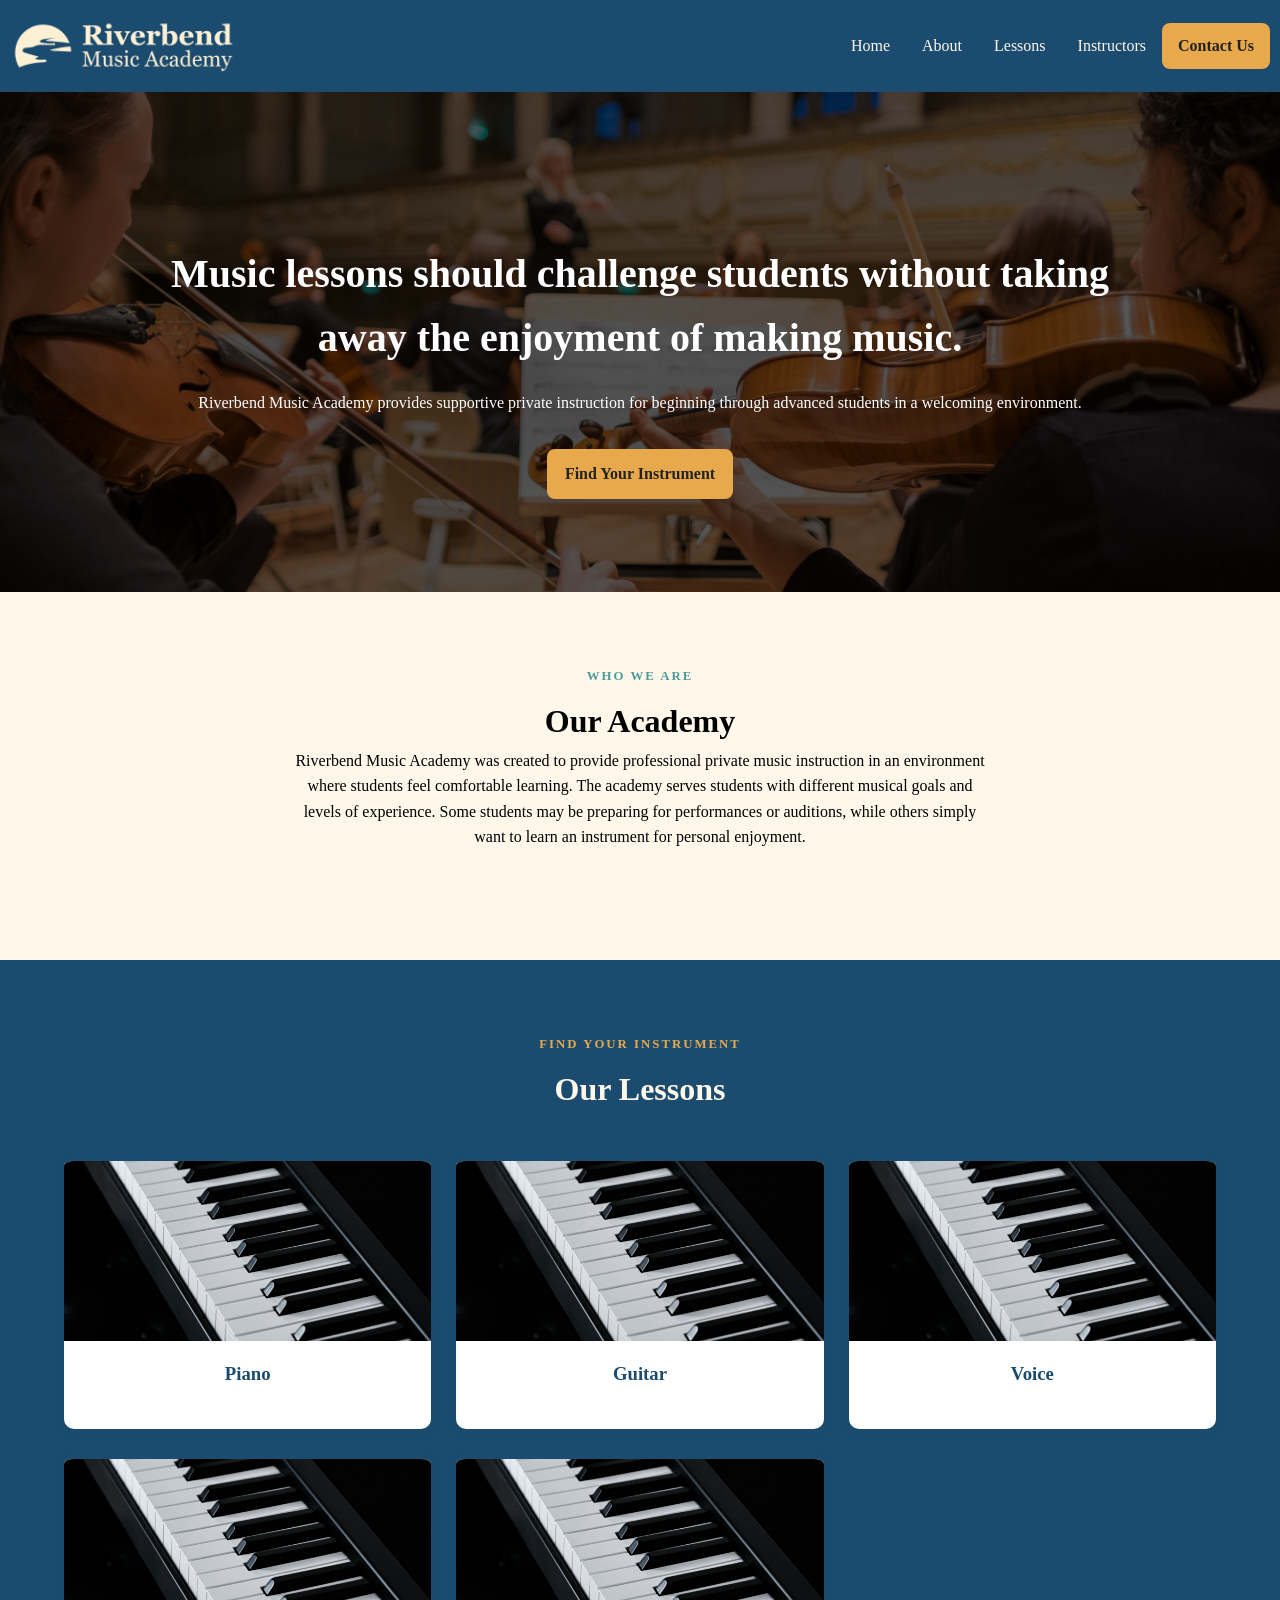
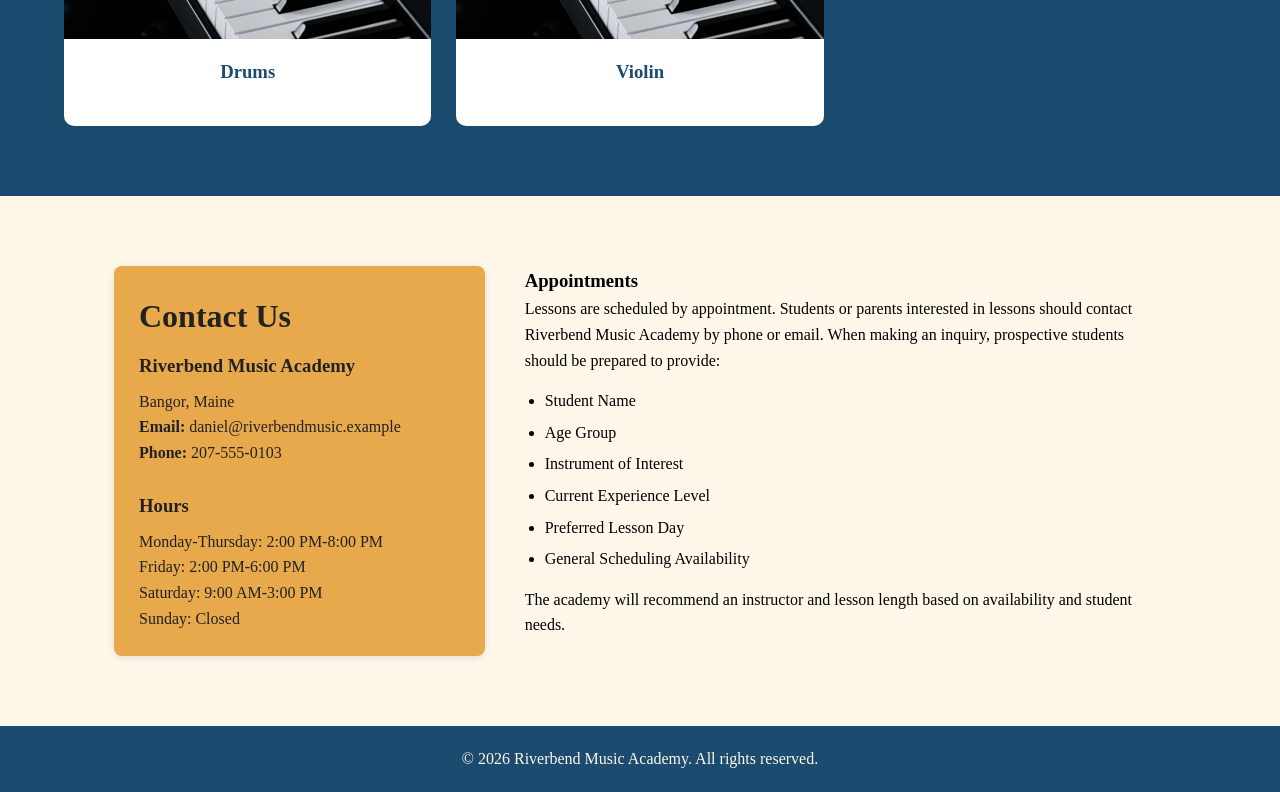
==== index.html @ cc32a23b "Updated Homepage Lessons Alt text" ====
<!DOCTYPE html>
<html lang="en">

<head>
    <meta charset="UTF-8">
    <meta name="viewport" content="width=device-width, initial-scale=1.0">
    <link rel="stylesheet" type="text/css" href="css/style.css">
    <title>Riverbend Music Academy</title>
</head>

<body>
    <header>

        <nav>
           <img src="images/logo.png" id="logo"> 
            <ul> 
                <li><a href="index.html">Home</a></li>
                <li><a href="about.html">About</a></li>
                <li><a href="lessons.html">Lessons</a></li>
                <li><a href="instuctors.html">Instructors</a></li>
                <li><a class="button" href="#">Contact Us</a></li>
            </ul>
        </nav>

    </header>

    <main>

        <!--HOME SECTION-->
        <section id="home">
        <div class="hero-image">
          <div class="hero-text">
            <h1>Music lessons should challenge students without taking away the enjoyment of making music.</h1>
            <p>Riverbend Music Academy provides supportive private instruction for beginning through advanced students
                in a welcoming environment.</p>
            <a class="button" href="#lessons">Find Your Instrument</a>
            </div>
        </div>
        </section>

        <!--ABOUT SECTION-->
        <section id="about">
        <div class="container">
            <div class="text-intro">
                <span class="eyebrow">Who We Are</span>
                <h2>Our Academy</h2>
                <p>Riverbend Music Academy was created to provide professional private music instruction in an environment
                    where students feel comfortable learning.
                    The academy serves students with different musical goals and levels of experience.
                    Some students may be preparing for performances or auditions, while others simply want to learn an
                    instrument for personal enjoyment.</p>
            </div>
        </div>
        </section>

        <!--SERVICES SECTION-->
   <section id="lessons">
        <div class="container">
            <div class="lesson-intro">
                <span class="eyebrow">Find Your Instrument</span>
                <h2>Our Lessons</h2>
            </div>

            <div class="lesson-cards">

                <div class="lesson-card">
                <img src="images/Piano.jpg" alt="Piano">
                   <div class="lesson-card-content">
                   <h3>Piano</h3>
                   </div>
                </div>

                <div class="lesson-card">
                <img src="images/Piano.jpg" alt="Guitar">
                   <div class="lesson-card-content">
                   <h3>Guitar</h3>
                   </div>
                </div>

                <div class="lesson-card">
                <img src="images/Piano.jpg" alt="Voice">
                   <div class="lesson-card-content">
                   <h3>Voice</h3>
                   </div>
                </div>

                <div class="lesson-card">
                <img src="images/Piano.jpg" alt="Drums">
                   <div class="lesson-card-content">
                   <h3>Drums</h3>
                   </div>
                </div>

                <div class="lesson-card">
                <img src="images/Piano.jpg" alt="Violin">
                   <div class="lesson-card-content">
                   <h3>Violin</h3>
                   </div>
                </div>
            </div>
        </div>
        </section>

        <!--CONTACT SECTION-->
           <section id="contact">
        <div class="container">
            <div class="contact">
                <div class="contact-main">
                    <h2>Contact Us</h2>
                    <h3>Riverbend Music Academy</h3>
                    <p>Bangor, Maine</p>
                   <p><strong>Email:</strong> <a href="mailto:daniel@riverbendmusic.example">daniel@riverbendmusic.example</a>
                    <br>
                    <strong>Phone:</strong> <a href="tel:207-555-0103">207-555-0103</a></p>
                    <br>
                    <h3><strong>Hours</strong></h3>
                    <p>Monday-Thursday: 2:00 PM-8:00 PM 
                        <br>Friday: 2:00 PM-6:00 PM 
                        <br>Saturday: 9:00 AM-3:00 PM 
                        <br>Sunday: Closed</p>
                </div>

                <div class="contact-appointment">
                        <h3>Appointments</h3>
                       <p>Lessons are scheduled by appointment.
                        Students or parents interested in lessons should contact Riverbend Music Academy by phone or email.
                        When making an inquiry, prospective students should be prepared to provide:
                    </p>
                    <ul>
                        <li>Student Name</li>
                        <li>Age Group</li>
                        <li>Instrument of Interest</li>
                        <li>Current Experience Level</li>
                        <li>Preferred Lesson Day</li>
                        <li>General Scheduling Availability</li>
                    </ul>
                    <p>The academy will recommend an instructor and lesson length based on availability and student needs.</p>
                </div>
            </div>
        </div>
        </section>
    </main>

    <footer>

        <p>
            &copy; 2026 Riverbend Music Academy.
            All rights reserved.
        </p>

    </footer>

</body>

</html>
---- css/style.css ----
/* =========================
   Global Styles
========================= */


:root {
    --primary-color: #1B4B6E;
    --secondary-color: #4A9B9B;
    --accent-color: #E8A94C;
    --background-color: #fef7ea;
    --text-color: #222222;
}


body {
    font-family: Georgia, 'Times New Roman', Times, serif;
    line-height: 1.6;
    background-color: var(--background-color);
}

section {
  padding: 70px 0;
}

* {
  margin: 0;
  padding: 0;
  box-sizing: border-box;
}

h1 {
    font-size: 2.5rem;
}

h2 {
    font-size: 2rem;
}

.container {
    width: 90%;
    max-width: 1200px;
    margin: 0 auto;
}

/* =========================
   Navigation
========================= */

nav {
  display: flex;
  align-items: center;
  justify-content: space-between;
  background-color: var(--primary-color);
}

#logo {
  max-width: 250px;
  display: block;
  padding: 10px;
}

nav ul {
  display: flex;
  align-items: center;
  list-style-type: none;
  margin: 0;
  padding: 10px;
}

nav ul li a {
  display: block;
  color: var(--background-color);
  text-align: center;
  padding: 14px 16px;
  text-decoration: none;
}

nav ul li a:hover {
  color: var(--accent-color);
}

nav ul li a.button {
  margin-top: 0;
  padding: 10px 16px;
}

    @media (max-width: 700px) {
      .site-header {
        align-items: flex-start;
        flex-direction: column;
      }
      .nav { width: 100%; }
      .nav ul {
        width: 100%;
        flex-direction: column;
        align-items: stretch;
      }
      .nav a {
        border-radius: 12px;
        background: #f0f4fb;
      }
      .nav .cta {
        text-align: center;
      }
    }

/* =========================
   Hero
========================= */
#home {
  padding: 0;
}

.hero-image {
  background-image: linear-gradient(rgba(0, 0, 0, 0.5), rgba(0, 0, 0, 0.5)), url('hero.png');
  background-position: center;
  background-repeat: no-repeat;
  background-size: cover;
  height: 500px;
}

.hero-image-about {
  background-image: linear-gradient(rgba(0, 0, 0, 0.5), rgba(0, 0, 0, 0.5)), url('MusicTogether.jpg');
  background-position: center;
  background-repeat: no-repeat;
  background-size: cover;
  height: 500px;
}

.hero-image-lessons {
  background-image: linear-gradient(rgba(0, 0, 0, 0.5), rgba(0, 0, 0, 0.5)), url('TeachingPiano.jpg');
  background-position: center;
  background-repeat: no-repeat;
  background-size: cover;
  height: 500px;
}

.hero-image-instructors {
  background-image: linear-gradient(rgba(0, 0, 0, 0.5), rgba(0, 0, 0, 0.5)), url('instructor.jpg');
  background-position: center;
  background-repeat: no-repeat;
  background-size: cover;
  height: 500px;
}

.hero-text {
  display: flex;
  flex-direction: column;
  align-items: center;
  text-align: center;
  gap: 20px;
  padding: 150px;
  color: white;
}

.button { 
  display: inline-block; 
  margin-top: 14px; 
  background: var(--accent-color); 
  color: var(--text-color); 
  text-decoration: none; 
  font-weight: 800; 
  padding: 12px 18px; 
  border-radius: 8px; 
}

.button:hover { 
  background: var(--secondary-color);  
  color: var(--background-color);
}

.text-intro {
  text-align: center;
  max-width: 700px;
  margin: 0 auto 40px auto;
}

.eyebrow {
  display: inline-block;
  text-transform: uppercase;
  letter-spacing: 2px;
  font-size: 0.8rem;
  color: var(--secondary-color);
  font-weight: bold;
  margin-bottom: 10px;
}

/* =========================
   Main Content
========================= */

.lessons-grid, .info-cards {
  display: grid;
  grid-template-columns: repeat(auto-fit, minmax(260px, 1fr));
  gap: 28px;
  max-width: 1200px;
  margin: 60px auto;
  padding: 0 5%;
}

.lesson-card, .info-card {
  display: flex;
  flex-direction: column;
  background-color: white;
  border-radius: 10px;
  box-shadow: 0 3px 12px rgba(27, 75, 110, 0.12);
  border-top: 5px solid var(--primary-color);
  overflow: hidden;
  transition: transform 0.25s ease, box-shadow 0.25s ease;
}

.lesson-card-content {
  display: flex;
  flex-direction: column;
  flex: 1;
  padding: 18px 26px 28px;
  text-align: center;
}

.lesson-card-content h3, .info-card-content h3 {
  color: var(--primary-color);
  margin-bottom: 12px;
}

.lesson-tags {
  display: flex;
  flex-wrap: wrap;
  justify-content: center;
  gap: 8px;
  margin-bottom: 16px;
}

.lesson-tags span {
  font-size: 0.78rem;
  padding: 4px 12px;
  border-radius: 20px;
  border: 1px solid rgba(27, 75, 110, 0.28);
  color: var(--primary-color);
}

.lesson-card-content p {
  text-align: left;
  font-size: 0.95rem;
  margin-bottom: 14px;
}

.lesson-card-content ul {
  list-style: none;
  text-align: left;
  columns: 2;
  column-gap: 18px;
  margin-bottom: 14px;
}

.lesson-card-content ul li {
  position: relative;
  padding-left: 18px;
  font-size: 0.9rem;
  margin-bottom: 6px;
  break-inside: avoid;
}

.lesson-card-content ul li::before {
  content: "";
  position: absolute;
  left: 0;
  top: 8px;
  width: 7px;
  height: 7px;
  border-radius: 50%;
  background: var(--secondary-color);
}



#lessons {
  background-color: var(--primary-color);
  color: #fef7ea;
}

.lesson-intro {
  text-align: center;
  max-width: 700px;
  margin: 0 auto 40px auto;
}

.lesson-intro .eyebrow {
  color: var(--accent-color);
}

.lesson-cards, .instructor-cards {
  display: grid;
  grid-template-columns: repeat(3, 1fr);
  gap: 25px;
}

.lesson-card, .instructor-card {
  color: #222222;
  background-color: white;
  border-radius: 8px;
  box-shadow: 0 2px 8px rgba(0, 0, 0, 0.1);
  overflow: hidden;
}

.lesson-card img {
  width: 100%;
  height: 180px;
  object-fit: cover;
  display: block;
}

.instructor-card img {
  width: 180px;
  height: 180px;
  object-fit: cover;
  display: block;
  border-radius: 50%;
  margin: 25px auto 0;
}

.lesson-card-content {
  padding: 20px;
}

.contact {
  display: flex;
  gap: 40px;
  align-items: flex-start;
  margin-left: 50px;
  margin-right: 50px;
}

.contact-main {
  flex: 1;
  background-color: var(--accent-color);
  color: var(--text-color);
  border-radius: 8px;
  padding: 25px;
  box-shadow: 0 2px 8px rgba(0, 0, 0, 0.1);
}

.contact-main h2,
.contact-main h3 {
  margin-bottom: 8px;
}

.contact-main a {
  color: var(--text-color);
  text-decoration: none;
}

.contact-appointment {
  flex: 2;
}

.contact-appointment ul {
  margin: 15px 0;
  padding-left: 20px;
}

.contact-appointment li {
  margin-bottom: 6px;
}


.lessons-grid {
  display: grid;
  grid-template-columns: repeat(3, 1fr);
  gap: 25px;
  margin: 50px;
}

article, .card, .lessons-cards {
  background-color: white;
  border-radius: 8px;
  padding: 25px;
  box-shadow: 0 2px 8px rgba(0, 0, 0, 0.1);
}

.lessons-grid {
  display: grid;
  grid-template-columns: repeat(auto-fit, minmax(260px, 1fr));
  gap: 28px;
  max-width: 1200px;
  margin: 60px auto;
  padding: 0 5%;
}

.lesson-card {
  display: flex;
  flex-direction: column;
  background-color: white;
  border-radius: 10px;
  box-shadow: 0 3px 12px rgba(27, 75, 110, 0.12);
  border-top: 5px solid var(--primary-color);
  overflow: hidden;
  transition: transform 0.25s ease, box-shadow 0.25s ease;
}

.lesson-card-content {
  display: flex;
  flex-direction: column;
  flex: 1;
  padding: 18px 26px 28px;
  text-align: center;
}

.lesson-card-content h3 {
  color: var(--primary-color);
  margin-bottom: 12px;
}

.lesson-tags {
  display: flex;
  flex-wrap: wrap;
  justify-content: center;
  gap: 8px;
  margin-bottom: 16px;
}

.lesson-tags span {
  font-size: 0.78rem;
  padding: 4px 12px;
  border-radius: 20px;
  border: 1px solid rgba(27, 75, 110, 0.28);
  color: var(--primary-color);
}

.lesson-card-content p {
  text-align: left;
  font-size: 0.95rem;
  margin-bottom: 14px;
}

.lesson-card-content ul {
  list-style: none;
  text-align: left;
  columns: 2;
  column-gap: 18px;
  margin-bottom: 14px;
}

.lesson-card-content ul li {
  position: relative;
  padding-left: 18px;
  font-size: 0.9rem;
  margin-bottom: 6px;
  break-inside: avoid;
}

.lesson-card-content ul li::before {
  content: "";
  position: absolute;
  left: 0;
  top: 8px;
  width: 7px;
  height: 7px;
  border-radius: 50%;
  background: var(--secondary-color);
}

/* =========================
   Footer
========================= */

footer {
  text-align: center;
  padding: 20px 0;
  background-color: var(--primary-color);
  color: var(--background-color);
}
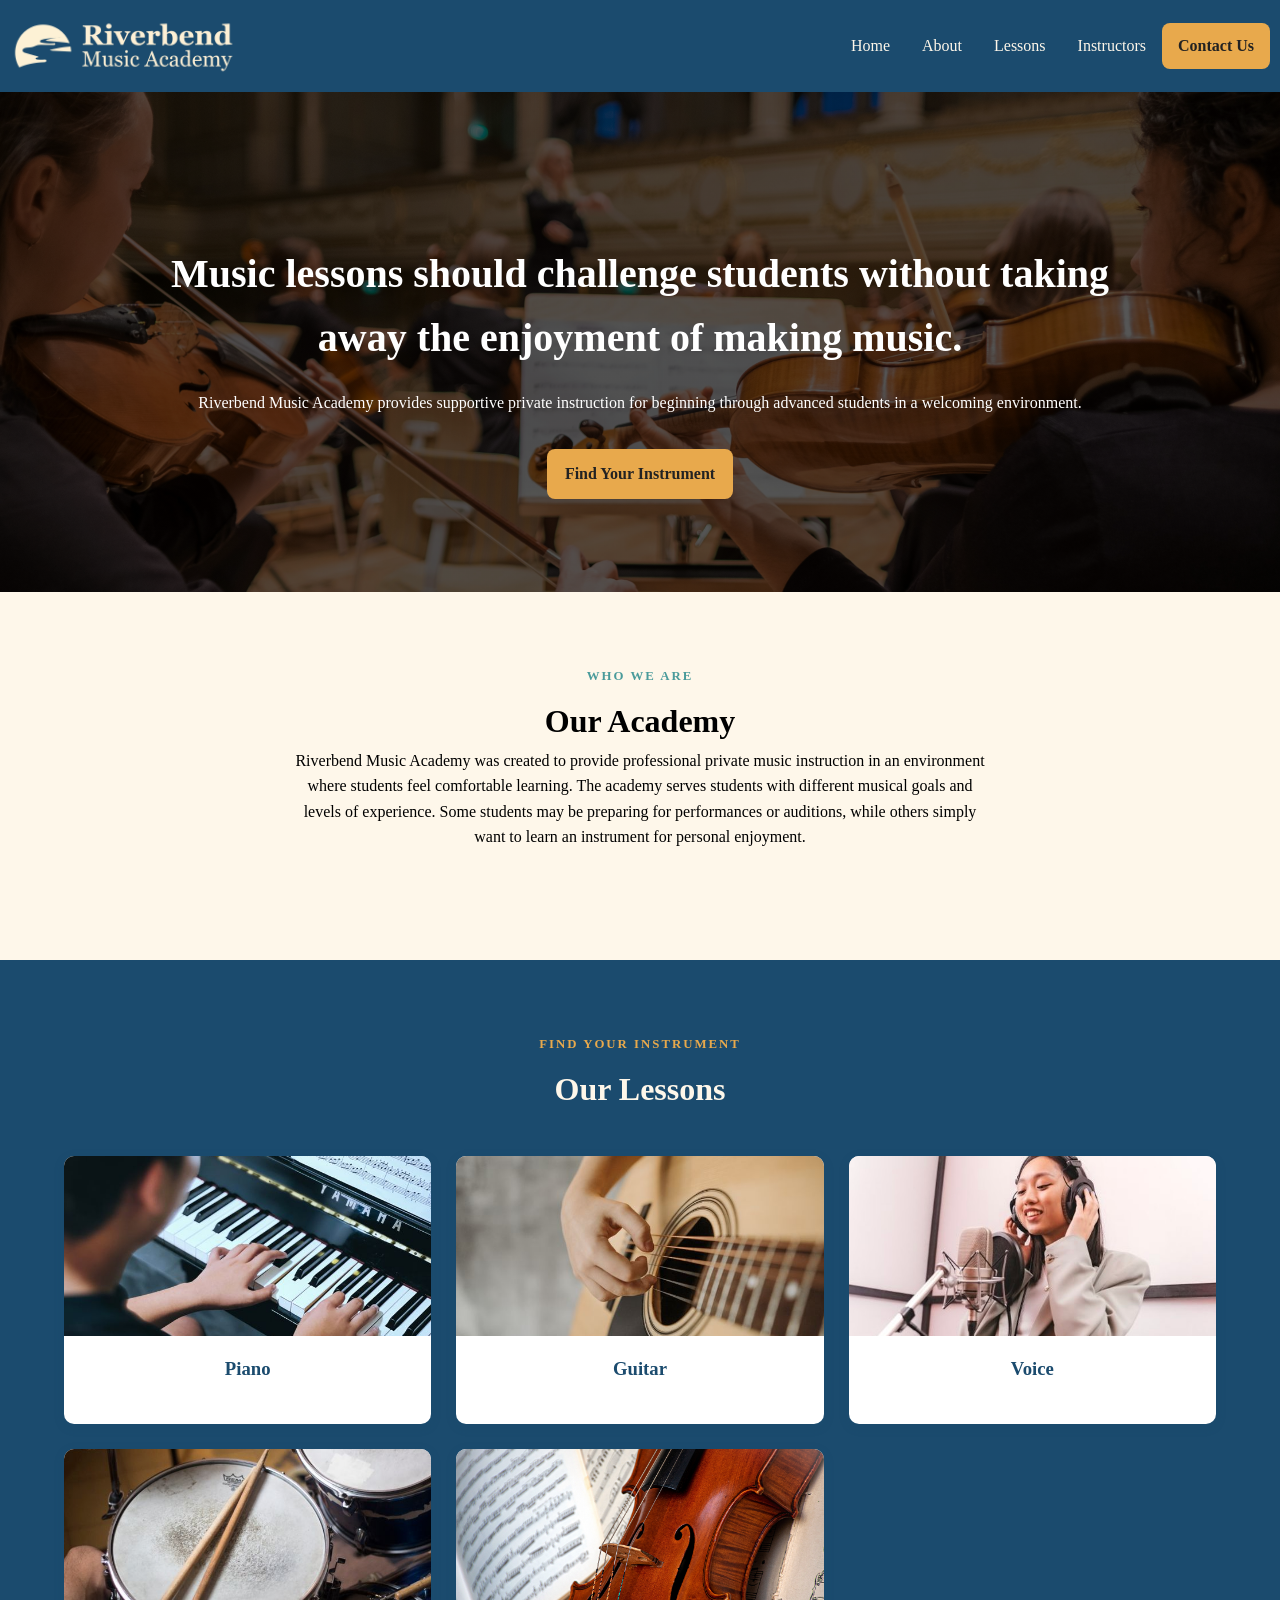
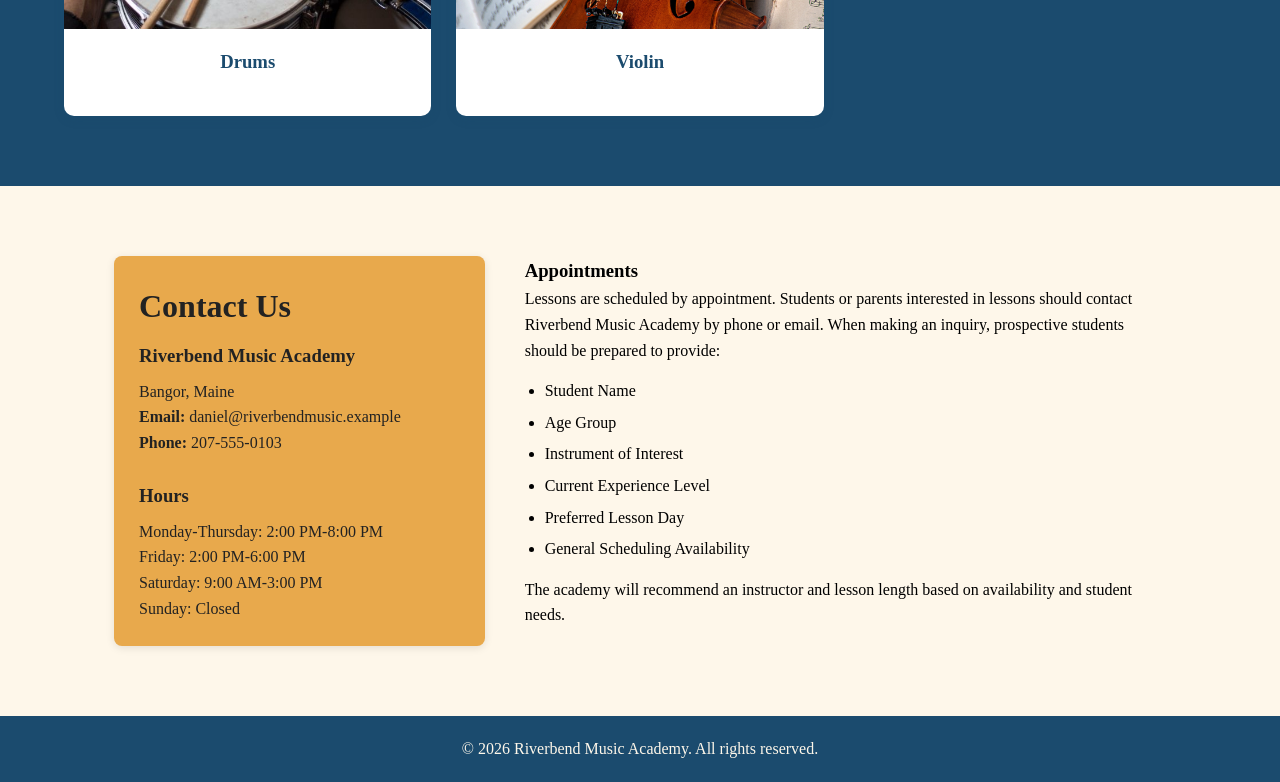
==== commit d8721218: "Phase 3 Updates Updated Images, Nav Bar sizing, Fixed Content, Fixed Contact page" ====
--- a/index.html
+++ b/index.html
@@ -17,8 +17,8 @@
                 <li><a href="index.html">Home</a></li>
                 <li><a href="about.html">About</a></li>
                 <li><a href="lessons.html">Lessons</a></li>
-                <li><a href="instuctors.html">Instructors</a></li>
-                <li><a class="button" href="#">Contact Us</a></li>
+                <li><a href="instructors.html">Instructors</a></li>
+                <li><a class="button" href="contact.html">Contact Us</a></li>
             </ul>
         </nav>
 
@@ -33,7 +33,7 @@
             <h1>Music lessons should challenge students without taking away the enjoyment of making music.</h1>
             <p>Riverbend Music Academy provides supportive private instruction for beginning through advanced students
                 in a welcoming environment.</p>
-            <a class="button" href="#lessons">Find Your Instrument</a>
+            <a class="button" href="lessons.html">Find Your Instrument</a>
             </div>
         </div>
         </section>
@@ -71,28 +71,28 @@
                 </div>
 
                 <div class="lesson-card">
-                <img src="images/Piano.jpg" alt="Guitar">
+                <img src="images/Guitar.jpg" alt="Guitar">
                    <div class="lesson-card-content">
                    <h3>Guitar</h3>
                    </div>
-                </div>
+                </div> 
 
                 <div class="lesson-card">
-                <img src="images/Piano.jpg" alt="Voice">
+                <img src="images/voice.jpg" alt="Voice">
                    <div class="lesson-card-content">
                    <h3>Voice</h3>
                    </div>
                 </div>
 
                 <div class="lesson-card">
-                <img src="images/Piano.jpg" alt="Drums">
+                <img src="images/drums.jpg" alt="Drums">
                    <div class="lesson-card-content">
                    <h3>Drums</h3>
                    </div>
                 </div>
 
                 <div class="lesson-card">
-                <img src="images/Piano.jpg" alt="Violin">
+                <img src="images/violin.jpg" alt="Violin">
                    <div class="lesson-card-content">
                    <h3>Violin</h3>
                    </div>
--- a/css/style.css
+++ b/css/style.css
@@ -84,25 +84,17 @@
   padding: 10px 16px;
 }
 
-    @media (max-width: 700px) {
-      .site-header {
-        align-items: flex-start;
-        flex-direction: column;
-      }
-      .nav { width: 100%; }
-      .nav ul {
-        width: 100%;
-        flex-direction: column;
-        align-items: stretch;
-      }
-      .nav a {
-        border-radius: 12px;
-        background: #f0f4fb;
-      }
-      .nav .cta {
-        text-align: center;
-      }
-    }
+@media (max-width: 700px) {
+  nav {
+    flex-direction: column;
+    align-items: flex-start;
+  }
+  nav ul {
+    width: 100%;
+    flex-direction: column;
+    align-items: stretch;
+  }
+}
 
 /* =========================
    Hero
@@ -189,7 +181,7 @@
    Main Content
 ========================= */
 
-.lessons-grid, .info-cards {
+.card-grid {
   display: grid;
   grid-template-columns: repeat(auto-fit, minmax(260px, 1fr));
   gap: 28px;
@@ -198,18 +190,15 @@
   padding: 0 5%;
 }
 
-.lesson-card, .info-card {
+.info-card {
   display: flex;
   flex-direction: column;
   background-color: white;
   border-radius: 10px;
   box-shadow: 0 3px 12px rgba(27, 75, 110, 0.12);
-  border-top: 5px solid var(--primary-color);
-  overflow: hidden;
-  transition: transform 0.25s ease, box-shadow 0.25s ease;
-}
-
-.lesson-card-content {
+}
+
+.info-card-content {
   display: flex;
   flex-direction: column;
   flex: 1;
@@ -217,7 +206,193 @@
   text-align: center;
 }
 
-.lesson-card-content h3, .info-card-content h3 {
+.info-card-content h3, .info-card-content h3 {
+  color: var(--primary-color);
+  margin-bottom: 12px;
+}
+
+.info-tags {
+  display: flex;
+  flex-wrap: wrap;
+  justify-content: center;
+  gap: 8px;
+  margin-bottom: 16px;
+}
+
+.info-tags span {
+  font-size: 0.78rem;
+  padding: 4px 12px;
+  border-radius: 20px;
+  border: 1px solid rgba(27, 75, 110, 0.28);
+  color: var(--primary-color);
+}
+
+.info-card-content p {
+  text-align: left;
+  font-size: 0.95rem;
+  margin-bottom: 14px;
+}
+
+.info-card-content ul {
+  list-style: none;
+  text-align: left;
+  columns: 2;
+  column-gap: 18px;
+  margin-bottom: 14px;
+}
+
+.info-card-content ul li {
+  position: relative;
+  padding-left: 18px;
+  font-size: 0.9rem;
+  margin-bottom: 6px;
+  break-inside: avoid;
+}
+
+.info-card-content ul li::before {
+  content: "";
+  position: absolute;
+  left: 0;
+  top: 8px;
+  width: 7px;
+  height: 7px;
+  border-radius: 50%;
+  background: var(--secondary-color);
+}
+
+
+
+#lessons {
+  background-color: var(--primary-color);
+  color: #fef7ea;
+}
+
+.lesson-intro {
+  text-align: center;
+  max-width: 700px;
+  margin: 0 auto 40px auto;
+}
+
+.lesson-intro .eyebrow {
+  color: var(--accent-color);
+}
+
+.lesson-cards, .instructor-cards {
+  display: grid;
+  grid-template-columns: repeat(3, 1fr);
+  gap: 25px;
+}
+
+.lesson-card, .instructor-card {
+  color: #222222;
+  background-color: white;
+  border-radius: 8px;
+  box-shadow: 0 2px 8px rgba(0, 0, 0, 0.1);
+  overflow: hidden;
+}
+
+.lesson-card img {
+  width: 100%;
+  height: 180px;
+  object-fit: cover;
+  display: block;
+}
+
+.instructor-card img {
+  width: 180px;
+  height: 180px;
+  object-fit: cover;
+  display: block;
+  border-radius: 50%;
+  margin: 25px auto 0;
+}
+
+.lesson-card-content {
+  padding: 20px;
+}
+
+.contact {
+  display: flex;
+  gap: 40px;
+  align-items: flex-start;
+  margin-left: 50px;
+  margin-right: 50px;
+}
+
+.contact-main {
+  flex: 1;
+  background-color: var(--accent-color);
+  color: var(--text-color);
+  border-radius: 8px;
+  padding: 25px;
+  box-shadow: 0 2px 8px rgba(0, 0, 0, 0.1);
+}
+
+.contact-main h2,
+.contact-main h3 {
+  margin-bottom: 8px;
+}
+
+.contact-main a {
+  color: var(--text-color);
+  text-decoration: none;
+}
+
+.contact-appointment {
+  flex: 2;
+}
+
+.contact-appointment ul {
+  margin: 15px 0;
+  padding-left: 20px;
+}
+
+.contact-appointment li {
+  margin-bottom: 6px;
+}
+
+
+.lessons-grid {
+  display: grid;
+  grid-template-columns: repeat(3, 1fr);
+  gap: 25px;
+  margin: 50px;
+}
+
+article, .card, .lessons-cards {
+  background-color: white;
+  border-radius: 8px;
+  padding: 25px;
+  box-shadow: 0 2px 8px rgba(0, 0, 0, 0.1);
+}
+
+.lessons-grid {
+  display: grid;
+  grid-template-columns: repeat(auto-fit, minmax(260px, 1fr));
+  gap: 28px;
+  max-width: 1200px;
+  margin: 60px auto;
+  padding: 0 5%;
+}
+
+.lesson-card {
+  display: flex;
+  flex-direction: column;
+  background-color: white;
+  border-radius: 10px;
+  box-shadow: 0 3px 12px rgba(27, 75, 110, 0.12);
+  transition: transform 0.25s ease, box-shadow 0.25s ease;
+}
+
+.lesson-card-content {
+  display: flex;
+  flex-direction: column;
+  flex: 1;
+  padding: 18px 26px 28px;
+  text-align: center;
+}
+
+.lesson-card-content h3 {
   color: var(--primary-color);
   margin-bottom: 12px;
 }
@@ -271,65 +446,9 @@
   background: var(--secondary-color);
 }
 
-
-
-#lessons {
-  background-color: var(--primary-color);
-  color: #fef7ea;
-}
-
-.lesson-intro {
-  text-align: center;
-  max-width: 700px;
-  margin: 0 auto 40px auto;
-}
-
-.lesson-intro .eyebrow {
-  color: var(--accent-color);
-}
-
-.lesson-cards, .instructor-cards {
-  display: grid;
-  grid-template-columns: repeat(3, 1fr);
-  gap: 25px;
-}
-
-.lesson-card, .instructor-card {
-  color: #222222;
-  background-color: white;
-  border-radius: 8px;
-  box-shadow: 0 2px 8px rgba(0, 0, 0, 0.1);
-  overflow: hidden;
-}
-
-.lesson-card img {
-  width: 100%;
-  height: 180px;
-  object-fit: cover;
-  display: block;
-}
-
-.instructor-card img {
-  width: 180px;
-  height: 180px;
-  object-fit: cover;
-  display: block;
-  border-radius: 50%;
-  margin: 25px auto 0;
-}
-
-.lesson-card-content {
-  padding: 20px;
-}
-
-.contact {
-  display: flex;
-  gap: 40px;
-  align-items: flex-start;
-  margin-left: 50px;
-  margin-right: 50px;
-}
-
+/* =========================
+   Contact
+========================= */
 .contact-main {
   flex: 1;
   background-color: var(--accent-color);
@@ -392,8 +511,6 @@
   background-color: white;
   border-radius: 10px;
   box-shadow: 0 3px 12px rgba(27, 75, 110, 0.12);
-  border-top: 5px solid var(--primary-color);
-  overflow: hidden;
   transition: transform 0.25s ease, box-shadow 0.25s ease;
 }
 
@@ -459,6 +576,144 @@
   background: var(--secondary-color);
 }
 
+.page-header {
+  background-color: var(--primary-color);
+  color: var(--background-color);
+  text-align: center;
+  padding: 60px 20px;
+}
+ 
+.page-header p {
+  max-width: 600px;
+  margin: 12px auto 0;
+}
+ 
+
+.contact-page {
+  display: grid;
+  grid-template-columns: 1fr 1.6fr;
+  gap: 32px;
+  align-items: start;
+  max-width: 1200px;
+  margin: 60px auto;
+  padding: 0 5%;
+}
+ 
+
+.contact-info {
+  background-color: var(--accent-color);
+  color: var(--text-color);
+  border-radius: 10px;
+  padding: 28px;
+  box-shadow: 0 3px 12px rgba(27, 75, 110, 0.12);
+}
+ 
+.contact-info h2 { margin-bottom: 4px; font-size: 1.6rem; }
+.contact-info h3 { margin: 22px 0 8px; }
+.contact-info p { margin-bottom: 12px; }
+ 
+.contact-info a {
+  color: var(--text-color);
+  overflow-wrap: anywhere;
+}
+ 
+.contact-info ul {
+  margin: 0 0 12px 20px;
+}
+ 
+.contact-info li { margin-bottom: 4px; }
+ 
+.hours div {
+  display: flex;
+  justify-content: space-between;
+  gap: 12px;
+  padding: 6px 0;
+  border-bottom: 1px solid rgba(34, 34, 34, 0.2);
+}
+ 
+.hours dt { font-weight: bold; }
+.hours dd { text-align: right; }
+ 
+
+.contact-form {
+  background-color: white;
+  border-radius: 10px;
+  padding: 28px;
+  box-shadow: 0 3px 12px rgba(27, 75, 110, 0.12);
+}
+ 
+.contact-form h2 {
+  color: var(--primary-color);
+  font-size: 1.6rem;
+}
+ 
+.form-note {
+  font-size: 0.9rem;
+  margin: 4px 0 20px;
+}
+ 
+.form-row {
+  display: grid;
+  grid-template-columns: 1fr 1fr;
+  gap: 18px;
+}
+ 
+.field { margin-bottom: 18px; }
+ 
+.field label {
+  display: block;
+  font-weight: bold;
+  margin-bottom: 6px;
+  color: var(--primary-color);
+}
+ 
+.field input,
+.field select,
+.field textarea {
+  width: 100%;
+  min-height: 44px;
+  padding: 10px 12px;
+  font-family: inherit;
+  font-size: 1rem;
+  color: var(--text-color);
+  background-color: white;
+  border: 1.5px solid rgba(27, 75, 110, 0.4);
+  border-radius: 8px;
+}
+ 
+.field textarea { resize: vertical; }
+ 
+.field input:focus,
+.field select:focus,
+.field textarea:focus {
+  outline: 3px solid var(--accent-color);
+  outline-offset: 1px;
+  border-color: var(--primary-color);
+}
+ 
+.field input:user-invalid,
+.field select:user-invalid {
+  border-color: #b3261e;
+}
+ 
+.submit-button {
+  border: none;
+  cursor: pointer;
+  font-family: inherit;
+  font-size: 1rem;
+  min-height: 44px;
+  margin-top: 4px;
+}
+ 
+@media (max-width: 900px) {
+  .contact-page {
+    grid-template-columns: 1fr;
+    margin: 30px auto;
+  }
+ 
+  .contact-form { order: -1; }
+}
+
 /* =========================
    Footer
 ========================= */
@@ -468,4 +723,6 @@
   padding: 20px 0;
   background-color: var(--primary-color);
   color: var(--background-color);
-}+}
+
+
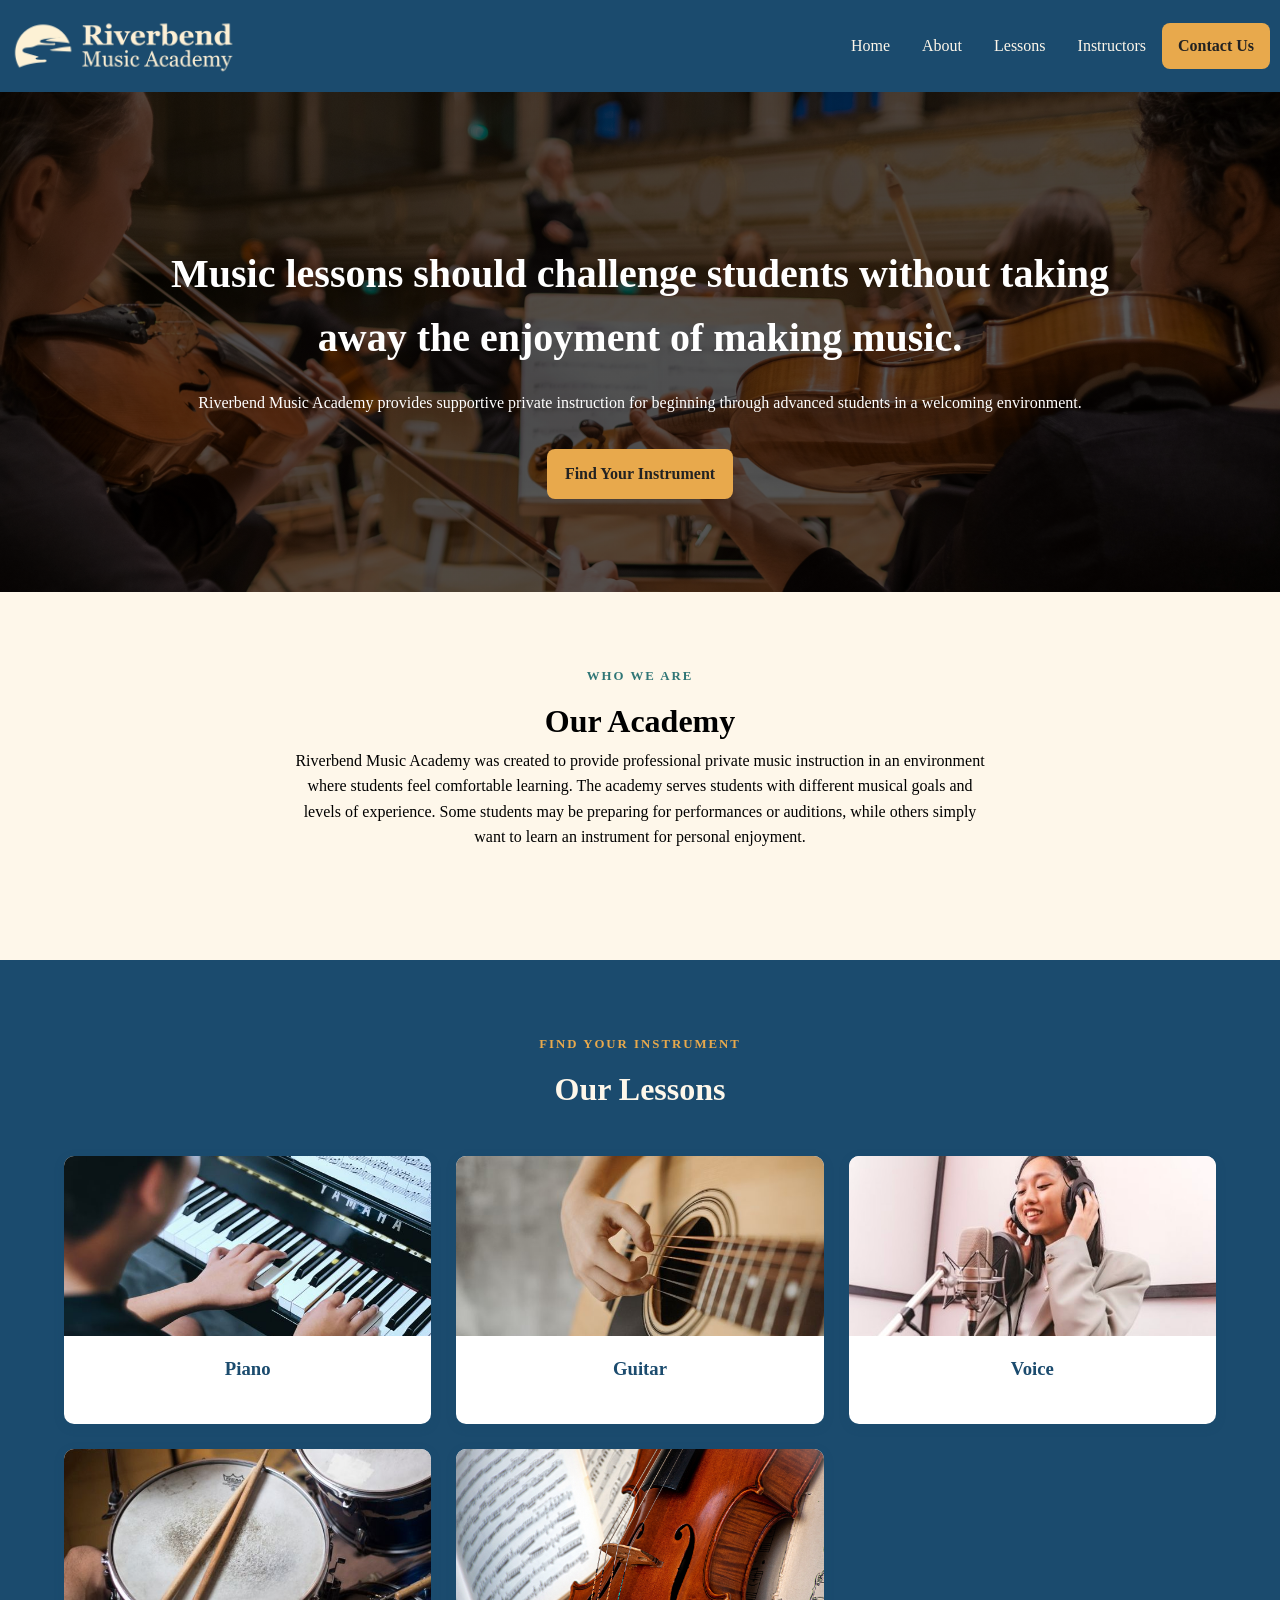
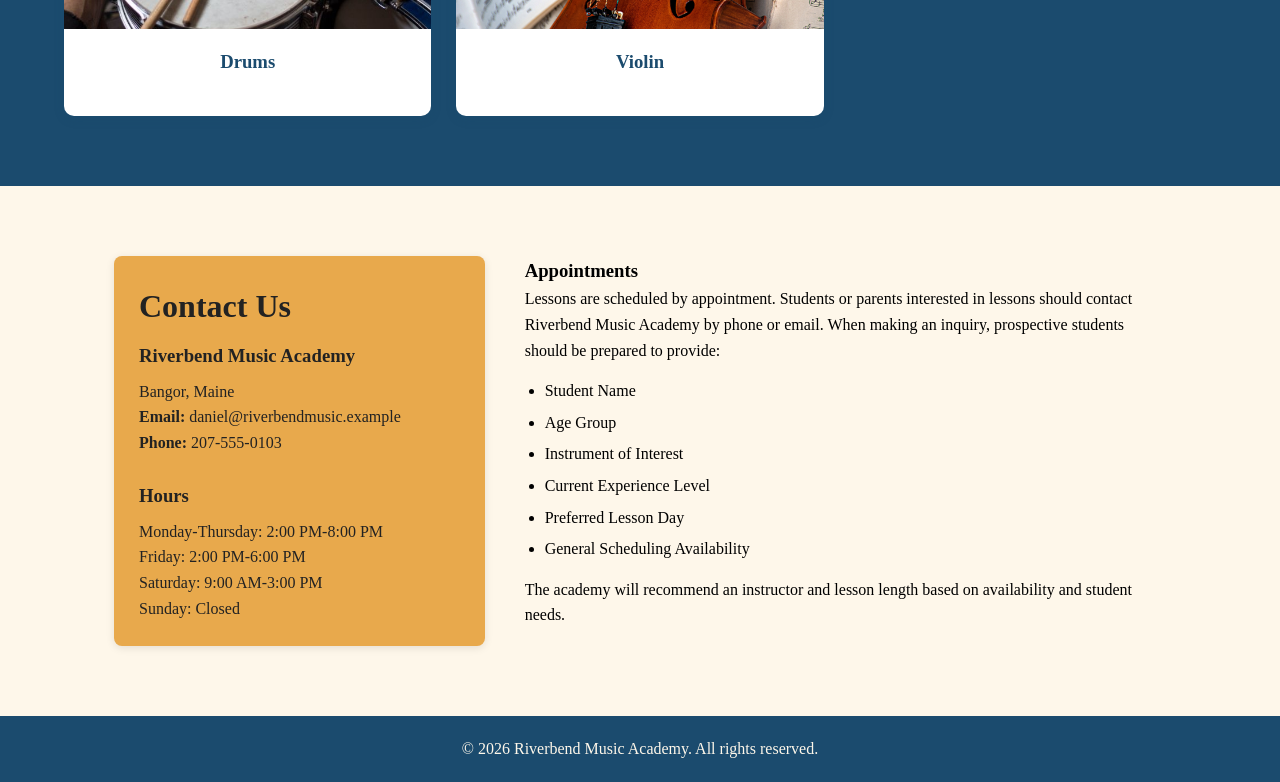
==== commit d1f5bc7b: "Updated logo alt text on all pages" ====
--- a/index.html
+++ b/index.html
@@ -12,7 +12,7 @@
     <header>
 
         <nav>
-           <img src="images/logo.png" id="logo"> 
+           <img src="images/logo.png" id="logo" > 
             <ul> 
                 <li><a href="index.html">Home</a></li>
                 <li><a href="about.html">About</a></li>
--- a/css/style.css
+++ b/css/style.css
@@ -5,7 +5,7 @@
 
 :root {
     --primary-color: #1B4B6E;
-    --secondary-color: #4A9B9B;
+    --secondary-color: #2f7676;
     --accent-color: #E8A94C;
     --background-color: #fef7ea;
     --text-color: #222222;
@@ -104,7 +104,7 @@
 }
 
 .hero-image {
-  background-image: linear-gradient(rgba(0, 0, 0, 0.5), rgba(0, 0, 0, 0.5)), url('hero.png');
+  background-image: linear-gradient(rgba(0, 0, 0, 0.5), rgba(0, 0, 0, 0.5)), url('../images/hero.png');
   background-position: center;
   background-repeat: no-repeat;
   background-size: cover;
@@ -112,7 +112,7 @@
 }
 
 .hero-image-about {
-  background-image: linear-gradient(rgba(0, 0, 0, 0.5), rgba(0, 0, 0, 0.5)), url('MusicTogether.jpg');
+  background-image: linear-gradient(rgba(0, 0, 0, 0.5), rgba(0, 0, 0, 0.5)), url('../images/MusicTogether.jpg');
   background-position: center;
   background-repeat: no-repeat;
   background-size: cover;
@@ -120,7 +120,7 @@
 }
 
 .hero-image-lessons {
-  background-image: linear-gradient(rgba(0, 0, 0, 0.5), rgba(0, 0, 0, 0.5)), url('TeachingPiano.jpg');
+  background-image: linear-gradient(rgba(0, 0, 0, 0.5), rgba(0, 0, 0, 0.5)), url('../images/TeachingPiano.jpg');
   background-position: center;
   background-repeat: no-repeat;
   background-size: cover;
@@ -128,7 +128,7 @@
 }
 
 .hero-image-instructors {
-  background-image: linear-gradient(rgba(0, 0, 0, 0.5), rgba(0, 0, 0, 0.5)), url('instructor.jpg');
+  background-image: linear-gradient(rgba(0, 0, 0, 0.5), rgba(0, 0, 0, 0.5)), url('../images/instructor.jpg');
   background-position: center;
   background-repeat: no-repeat;
   background-size: cover;
@@ -726,3 +726,140 @@
 }
 
 
+/* =========================
+   Mobile
+========================= */
+
+img {
+  max-width: 100%;
+  height: auto;
+}
+
+/* ---------- (900px and below) ---------- */
+@media (max-width: 900px) {
+  section {
+    padding: 50px 0;
+  }
+
+  /* 3 columns -> 2 columns */
+  .lesson-cards,
+  .instructor-cards,
+  .lessons-grid {
+    grid-template-columns: repeat(2, 1fr);
+  }
+
+  .contact {
+    flex-direction: column;
+    margin-left: 5%;
+    margin-right: 5%;
+  }
+
+  .contact-main,
+  .contact-appointment {
+    flex: none;
+    width: 100%;
+  }
+}
+
+/* ---------- Phone (700px and below) ---------- */
+@media (max-width: 700px) {
+  h1 { font-size: 2rem; }
+  h2 { font-size: 1.6rem; }
+
+  nav {
+    align-items: center;
+  }
+
+  #logo {
+    max-width: 200px;
+  }
+
+  nav ul {
+    flex-direction: row;
+    flex-wrap: wrap;
+    justify-content: center;
+    align-items: center;
+    width: 100%;
+    padding: 0 10px 10px;
+  }
+
+  nav ul li a {
+    padding: 10px 12px;
+  }
+
+  .hero-image,
+  .hero-image-about,
+  .hero-image-lessons,
+  .hero-image-instructors {
+    height: auto;
+    min-height: 360px;
+  }
+
+  .hero-text {
+    padding: 70px 20px;
+    gap: 14px;
+  }
+
+  .lesson-cards,
+  .instructor-cards,
+  .lessons-grid,
+  .card-grid {
+    grid-template-columns: 1fr;
+    gap: 20px;
+  }
+
+  .lessons-grid,
+  .card-grid {
+    margin: 30px auto;
+  }
+
+  .info-card-content ul,
+  .lesson-card-content ul {
+    columns: 1;
+  }
+
+  .info-card-content,
+  .lesson-card-content {
+    padding: 18px 20px 24px;
+  }
+
+  .text-intro,
+  .lesson-intro {
+    margin-bottom: 28px;
+  }
+
+  .page-header {
+    padding: 40px 20px;
+  }
+
+  .contact-page {
+    margin: 30px auto;
+    gap: 24px;
+  }
+
+  .contact-info,
+  .contact-form {
+    padding: 20px;
+  }
+
+  .form-row {
+    grid-template-columns: 1fr;
+    gap: 0;
+  }
+
+  .field input,
+  .field select,
+  .field textarea {
+    font-size: 16px;
+  }
+
+  .submit-button,
+  .button {
+    width: 100%;
+    text-align: center;
+  }
+
+  nav ul li a.button {
+    width: auto;
+  }
+}
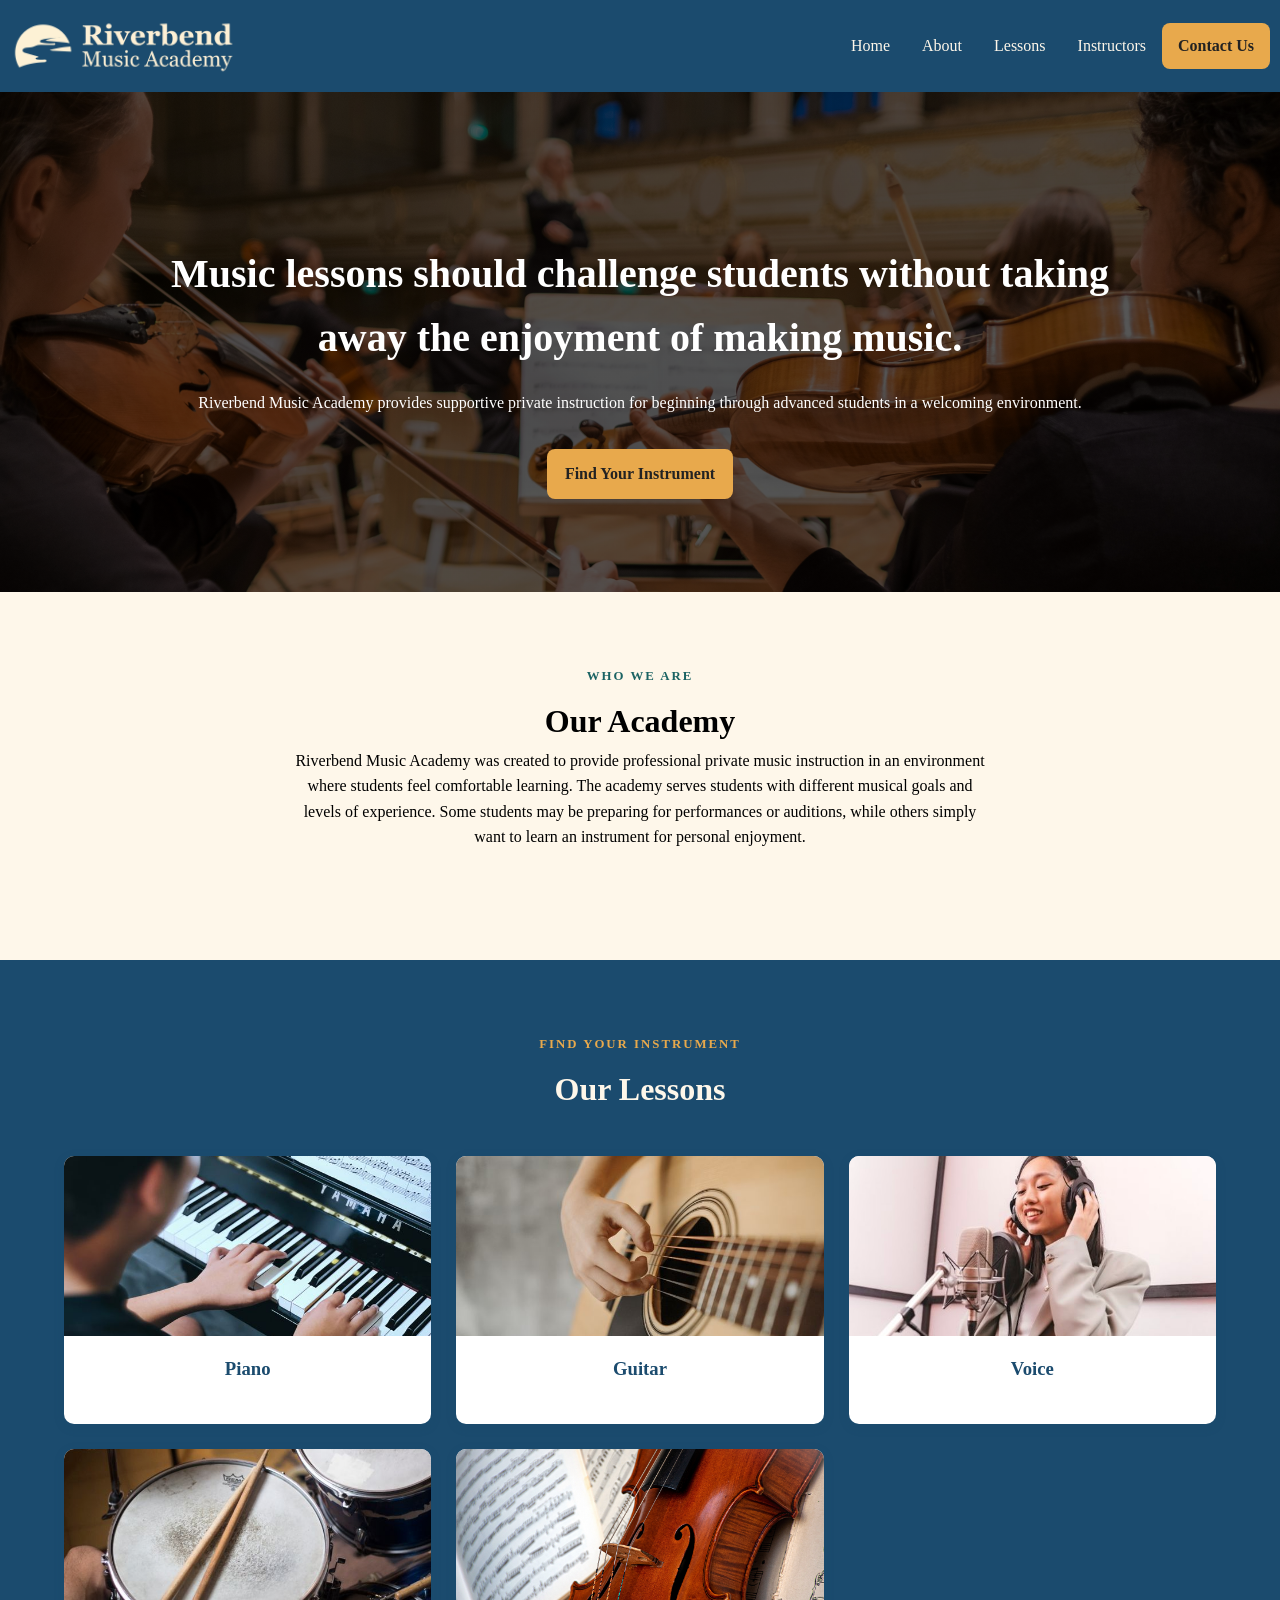
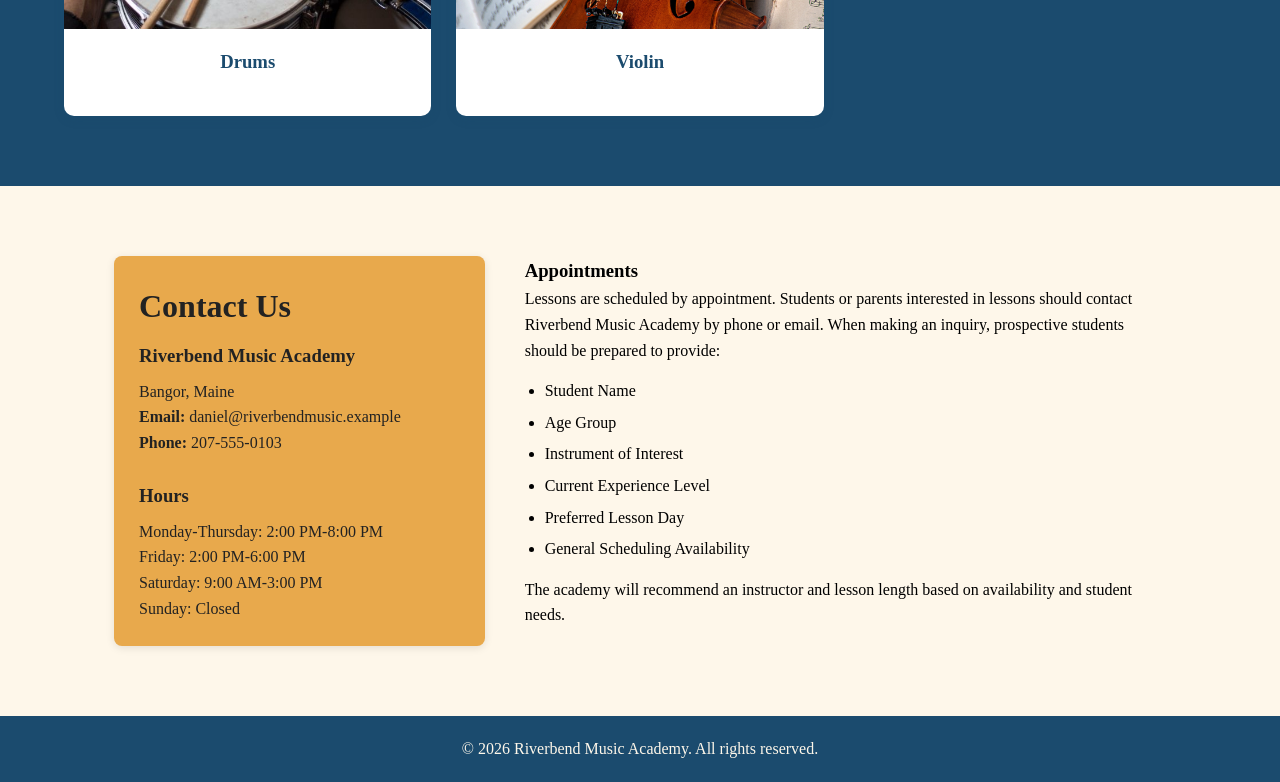
==== commit a729e4bc: "Cleaned up CSS, Added Javascript Hamburger Menu" ====
--- a/index.html
+++ b/index.html
@@ -5,6 +5,7 @@
     <meta charset="UTF-8">
     <meta name="viewport" content="width=device-width, initial-scale=1.0">
     <link rel="stylesheet" type="text/css" href="css/style.css">
+    <script src="js/script.js" defer></script>
     <title>Riverbend Music Academy</title>
 </head>
 
@@ -12,7 +13,8 @@
     <header>
 
         <nav>
-           <img src="images/logo.png" id="logo" > 
+           <img src="images/logo.png" alt="Riverbend Logo" id="logo" > 
+           <button class="nav-toggle" aria-label="Toggle menu" aria-expanded="false">☰</button>
             <ul> 
                 <li><a href="index.html">Home</a></li>
                 <li><a href="about.html">About</a></li>
--- a/css/style.css
+++ b/css/style.css
@@ -5,10 +5,12 @@
 
 :root {
     --primary-color: #1B4B6E;
-    --secondary-color: #2f7676;
+    --secondary-color: #1b6363;
     --accent-color: #E8A94C;
     --background-color: #fef7ea;
     --text-color: #222222;
+    --hero-overlay: linear-gradient(rgba(0, 0, 0, 0.5), rgba(0, 0, 0, 0.5));
+    --card-shadow: 0 3px 12px rgba(27, 75, 110, 0.12);
 }
 
 
@@ -18,6 +20,7 @@
     background-color: var(--background-color);
 }
 
+
 section {
   padding: 70px 0;
 }
@@ -42,6 +45,11 @@
     margin: 0 auto;
 }
 
+img {
+  max-width: 100%;
+  height: auto;
+}
+
 /* =========================
    Navigation
 ========================= */
@@ -63,7 +71,6 @@
   display: flex;
   align-items: center;
   list-style-type: none;
-  margin: 0;
   padding: 10px;
 }
 
@@ -84,17 +91,6 @@
   padding: 10px 16px;
 }
 
-@media (max-width: 700px) {
-  nav {
-    flex-direction: column;
-    align-items: flex-start;
-  }
-  nav ul {
-    width: 100%;
-    flex-direction: column;
-    align-items: stretch;
-  }
-}
 
 /* =========================
    Hero
@@ -103,37 +99,22 @@
   padding: 0;
 }
 
-.hero-image {
-  background-image: linear-gradient(rgba(0, 0, 0, 0.5), rgba(0, 0, 0, 0.5)), url('../images/hero.png');
+#home { padding: 0; }
+ 
+.hero-image,
+.hero-image-about,
+.hero-image-lessons,
+.hero-image-instructors {
   background-position: center;
   background-repeat: no-repeat;
   background-size: cover;
   height: 500px;
 }
-
-.hero-image-about {
-  background-image: linear-gradient(rgba(0, 0, 0, 0.5), rgba(0, 0, 0, 0.5)), url('../images/MusicTogether.jpg');
-  background-position: center;
-  background-repeat: no-repeat;
-  background-size: cover;
-  height: 500px;
-}
-
-.hero-image-lessons {
-  background-image: linear-gradient(rgba(0, 0, 0, 0.5), rgba(0, 0, 0, 0.5)), url('../images/TeachingPiano.jpg');
-  background-position: center;
-  background-repeat: no-repeat;
-  background-size: cover;
-  height: 500px;
-}
-
-.hero-image-instructors {
-  background-image: linear-gradient(rgba(0, 0, 0, 0.5), rgba(0, 0, 0, 0.5)), url('../images/instructor.jpg');
-  background-position: center;
-  background-repeat: no-repeat;
-  background-size: cover;
-  height: 500px;
-}
+ 
+.hero-image             { background-image: var(--hero-overlay), url('../images/hero.png'); }
+.hero-image-about       { background-image: var(--hero-overlay), url('../images/MusicTogether.jpg'); }
+.hero-image-lessons     { background-image: var(--hero-overlay), url('../images/TeachingPiano.jpg'); }
+.hero-image-instructors { background-image: var(--hero-overlay), url('../images/instructor.jpg'); }
 
 .hero-text {
   display: flex;
@@ -161,7 +142,8 @@
   color: var(--background-color);
 }
 
-.text-intro {
+.text-intro,
+.lesson-intro {
   text-align: center;
   max-width: 700px;
   margin: 0 auto 40px auto;
@@ -177,195 +159,22 @@
   margin-bottom: 10px;
 }
 
-/* =========================
-   Main Content
-========================= */
-
-.card-grid {
-  display: grid;
-  grid-template-columns: repeat(auto-fit, minmax(260px, 1fr));
-  gap: 28px;
-  max-width: 1200px;
-  margin: 60px auto;
-  padding: 0 5%;
-}
-
-.info-card {
-  display: flex;
-  flex-direction: column;
-  background-color: white;
-  border-radius: 10px;
-  box-shadow: 0 3px 12px rgba(27, 75, 110, 0.12);
-}
-
-.info-card-content {
-  display: flex;
-  flex-direction: column;
-  flex: 1;
-  padding: 18px 26px 28px;
-  text-align: center;
-}
-
-.info-card-content h3, .info-card-content h3 {
-  color: var(--primary-color);
-  margin-bottom: 12px;
-}
-
-.info-tags {
-  display: flex;
-  flex-wrap: wrap;
-  justify-content: center;
-  gap: 8px;
-  margin-bottom: 16px;
-}
-
-.info-tags span {
-  font-size: 0.78rem;
-  padding: 4px 12px;
-  border-radius: 20px;
-  border: 1px solid rgba(27, 75, 110, 0.28);
-  color: var(--primary-color);
-}
-
-.info-card-content p {
-  text-align: left;
-  font-size: 0.95rem;
-  margin-bottom: 14px;
-}
-
-.info-card-content ul {
-  list-style: none;
-  text-align: left;
-  columns: 2;
-  column-gap: 18px;
-  margin-bottom: 14px;
-}
-
-.info-card-content ul li {
-  position: relative;
-  padding-left: 18px;
-  font-size: 0.9rem;
-  margin-bottom: 6px;
-  break-inside: avoid;
-}
-
-.info-card-content ul li::before {
-  content: "";
-  position: absolute;
-  left: 0;
-  top: 8px;
-  width: 7px;
-  height: 7px;
-  border-radius: 50%;
-  background: var(--secondary-color);
-}
-
-
-
-#lessons {
-  background-color: var(--primary-color);
-  color: #fef7ea;
-}
-
-.lesson-intro {
-  text-align: center;
-  max-width: 700px;
-  margin: 0 auto 40px auto;
-}
-
-.lesson-intro .eyebrow {
-  color: var(--accent-color);
-}
-
-.lesson-cards, .instructor-cards {
-  display: grid;
-  grid-template-columns: repeat(3, 1fr);
-  gap: 25px;
-}
-
-.lesson-card, .instructor-card {
-  color: #222222;
-  background-color: white;
-  border-radius: 8px;
-  box-shadow: 0 2px 8px rgba(0, 0, 0, 0.1);
-  overflow: hidden;
-}
-
-.lesson-card img {
-  width: 100%;
-  height: 180px;
-  object-fit: cover;
-  display: block;
-}
-
-.instructor-card img {
-  width: 180px;
-  height: 180px;
-  object-fit: cover;
-  display: block;
-  border-radius: 50%;
-  margin: 25px auto 0;
-}
-
-.lesson-card-content {
-  padding: 20px;
-}
-
-.contact {
-  display: flex;
-  gap: 40px;
-  align-items: flex-start;
-  margin-left: 50px;
-  margin-right: 50px;
-}
-
-.contact-main {
-  flex: 1;
-  background-color: var(--accent-color);
-  color: var(--text-color);
-  border-radius: 8px;
-  padding: 25px;
-  box-shadow: 0 2px 8px rgba(0, 0, 0, 0.1);
-}
-
-.contact-main h2,
-.contact-main h3 {
-  margin-bottom: 8px;
-}
-
-.contact-main a {
-  color: var(--text-color);
-  text-decoration: none;
-}
-
-.contact-appointment {
-  flex: 2;
-}
-
-.contact-appointment ul {
-  margin: 15px 0;
-  padding-left: 20px;
-}
-
-.contact-appointment li {
-  margin-bottom: 6px;
-}
-
-
-.lessons-grid {
-  display: grid;
-  grid-template-columns: repeat(3, 1fr);
-  gap: 25px;
-  margin: 50px;
-}
-
-article, .card, .lessons-cards {
+.lesson-intro .eyebrow { color: var(--accent-color); }
+
+article,
+.card,
+.lessons-cards {
   background-color: white;
   border-radius: 8px;
   padding: 25px;
   box-shadow: 0 2px 8px rgba(0, 0, 0, 0.1);
 }
 
+/* =========================
+   Main Content
+========================= */
+
+.card-grid,
 .lessons-grid {
   display: grid;
   grid-template-columns: repeat(auto-fit, minmax(260px, 1fr));
@@ -375,15 +184,39 @@
   padding: 0 5%;
 }
 
+.lesson-cards,
+.instructor-cards {
+  display: grid;
+  grid-template-columns: repeat(3, 1fr);
+  gap: 25px;
+}
+
+.info-card,
 .lesson-card {
   display: flex;
   flex-direction: column;
   background-color: white;
   border-radius: 10px;
   box-shadow: 0 3px 12px rgba(27, 75, 110, 0.12);
-  transition: transform 0.25s ease, box-shadow 0.25s ease;
-}
-
+}
+
+.info-card,
+.lesson-card,
+.instructor-card {
+  color: var(--text-color);
+  background-color: white;
+  border-radius: 10px;
+  box-shadow: var(--card-shadow);
+  overflow: hidden;
+}
+
+.info-card,
+.lesson-card {
+  display: flex;
+  flex-direction: column;
+}
+
+.info-card-content,
 .lesson-card-content {
   display: flex;
   flex-direction: column;
@@ -392,11 +225,19 @@
   text-align: center;
 }
 
+.info-card-content h3, 
 .lesson-card-content h3 {
   color: var(--primary-color);
   margin-bottom: 12px;
 }
-
+.info-card-content p,
+.lesson-card-content p {
+  text-align: left;
+  font-size: 0.95rem;
+  margin-bottom: 14px;
+}
+
+.info-tags,
 .lesson-tags {
   display: flex;
   flex-wrap: wrap;
@@ -405,6 +246,7 @@
   margin-bottom: 16px;
 }
 
+.info-tags span,
 .lesson-tags span {
   font-size: 0.78rem;
   padding: 4px 12px;
@@ -413,12 +255,7 @@
   color: var(--primary-color);
 }
 
-.lesson-card-content p {
-  text-align: left;
-  font-size: 0.95rem;
-  margin-bottom: 14px;
-}
-
+.info-card-content ul,
 .lesson-card-content ul {
   list-style: none;
   text-align: left;
@@ -427,6 +264,7 @@
   margin-bottom: 14px;
 }
 
+.info-card-content ul li,
 .lesson-card-content ul li {
   position: relative;
   padding-left: 18px;
@@ -435,6 +273,7 @@
   break-inside: avoid;
 }
 
+.info-card-content ul li::before,
 .lesson-card-content ul li::before {
   content: "";
   position: absolute;
@@ -446,9 +285,69 @@
   background: var(--secondary-color);
 }
 
+
+
+#lessons {
+  background-color: var(--primary-color);
+  color: var(--background-color);
+}
+
+
+.lesson-card img {
+  width: 100%;
+  height: 180px;
+  object-fit: cover;
+  display: block;
+}
+
+.instructor-card img {
+  width: 180px;
+  height: 180px;
+  object-fit: cover;
+  display: block;
+  border-radius: 50%;
+  margin: 25px auto 0;
+}
+
+.instructor-card .role {
+  text-align: center;
+  font-style: italic;
+  color: var(--secondary-color);
+  margin-bottom: 10px;
+}
+
+.instructor-card h4 {
+  text-align: left;
+  color: var(--primary-color);
+  font-size: 1rem;
+  margin: 6px 0 8px;
+}
+
+.instructor-card blockquote {
+  text-align: left;
+  font-style: italic;
+  border-left: 4px solid var(--accent-color);
+  padding-left: 14px;
+  margin: 0 0 14px;
+}
+
+.instructors-cta {
+  margin-top: 60px;
+  margin-bottom: 0;
+}
+
 /* =========================
    Contact
 ========================= */
+
+.contact {
+  display: flex;
+  gap: 40px;
+  align-items: flex-start;
+  margin-left: 50px;
+  margin-right: 50px;
+}
+
 .contact-main {
   flex: 1;
   background-color: var(--accent-color);
@@ -481,113 +380,10 @@
   margin-bottom: 6px;
 }
 
-
-.lessons-grid {
-  display: grid;
-  grid-template-columns: repeat(3, 1fr);
-  gap: 25px;
-  margin: 50px;
-}
-
-article, .card, .lessons-cards {
-  background-color: white;
-  border-radius: 8px;
-  padding: 25px;
-  box-shadow: 0 2px 8px rgba(0, 0, 0, 0.1);
-}
-
-.lessons-grid {
-  display: grid;
-  grid-template-columns: repeat(auto-fit, minmax(260px, 1fr));
-  gap: 28px;
-  max-width: 1200px;
-  margin: 60px auto;
-  padding: 0 5%;
-}
-
-.lesson-card {
-  display: flex;
-  flex-direction: column;
-  background-color: white;
-  border-radius: 10px;
-  box-shadow: 0 3px 12px rgba(27, 75, 110, 0.12);
-  transition: transform 0.25s ease, box-shadow 0.25s ease;
-}
-
-.lesson-card-content {
-  display: flex;
-  flex-direction: column;
-  flex: 1;
-  padding: 18px 26px 28px;
-  text-align: center;
-}
-
-.lesson-card-content h3 {
-  color: var(--primary-color);
-  margin-bottom: 12px;
-}
-
-.lesson-tags {
-  display: flex;
-  flex-wrap: wrap;
-  justify-content: center;
-  gap: 8px;
-  margin-bottom: 16px;
-}
-
-.lesson-tags span {
-  font-size: 0.78rem;
-  padding: 4px 12px;
-  border-radius: 20px;
-  border: 1px solid rgba(27, 75, 110, 0.28);
-  color: var(--primary-color);
-}
-
-.lesson-card-content p {
-  text-align: left;
-  font-size: 0.95rem;
-  margin-bottom: 14px;
-}
-
-.lesson-card-content ul {
-  list-style: none;
-  text-align: left;
-  columns: 2;
-  column-gap: 18px;
-  margin-bottom: 14px;
-}
-
-.lesson-card-content ul li {
-  position: relative;
-  padding-left: 18px;
-  font-size: 0.9rem;
-  margin-bottom: 6px;
-  break-inside: avoid;
-}
-
-.lesson-card-content ul li::before {
-  content: "";
-  position: absolute;
-  left: 0;
-  top: 8px;
-  width: 7px;
-  height: 7px;
-  border-radius: 50%;
-  background: var(--secondary-color);
-}
-
-.page-header {
-  background-color: var(--primary-color);
-  color: var(--background-color);
-  text-align: center;
-  padding: 60px 20px;
-}
- 
 .page-header p {
   max-width: 600px;
   margin: 12px auto 0;
 }
- 
 
 .contact-page {
   display: grid;
@@ -598,27 +394,24 @@
   margin: 60px auto;
   padding: 0 5%;
 }
- 
 
 .contact-info {
   background-color: var(--accent-color);
   color: var(--text-color);
   border-radius: 10px;
   padding: 28px;
-  box-shadow: 0 3px 12px rgba(27, 75, 110, 0.12);
+  box-shadow: var(--card-shadow);
 }
  
 .contact-info h2 { margin-bottom: 4px; font-size: 1.6rem; }
 .contact-info h3 { margin: 22px 0 8px; }
-.contact-info p { margin-bottom: 12px; }
+.contact-info p  { margin-bottom: 12px; }
+.contact-info ul { margin: 0 0 12px 20px; }
+.contact-info li { margin-bottom: 4px; }
  
 .contact-info a {
   color: var(--text-color);
   overflow-wrap: anywhere;
-}
- 
-.contact-info ul {
-  margin: 0 0 12px 20px;
 }
  
 .contact-info li { margin-bottom: 4px; }
@@ -705,14 +498,6 @@
   margin-top: 4px;
 }
  
-@media (max-width: 900px) {
-  .contact-page {
-    grid-template-columns: 1fr;
-    margin: 30px auto;
-  }
- 
-  .contact-form { order: -1; }
-}
 
 /* =========================
    Footer
@@ -862,4 +647,25 @@
   nav ul li a.button {
     width: auto;
   }
+}
+
+.nav-toggle {
+  display: none;
+  background: none;
+  border: none;
+  color: var(--background-color);
+  font-size: 1.8rem;
+  cursor: pointer;
+  padding: 10px 16px;
+}
+
+@media (max-width: 700px) {
+  nav {
+    flex-direction: row;
+    flex-wrap: wrap;
+    align-items: center;
+  }
+  .nav-toggle { display: block; }
+  nav ul { display: none; }
+  nav ul.open { display: flex; }
 }
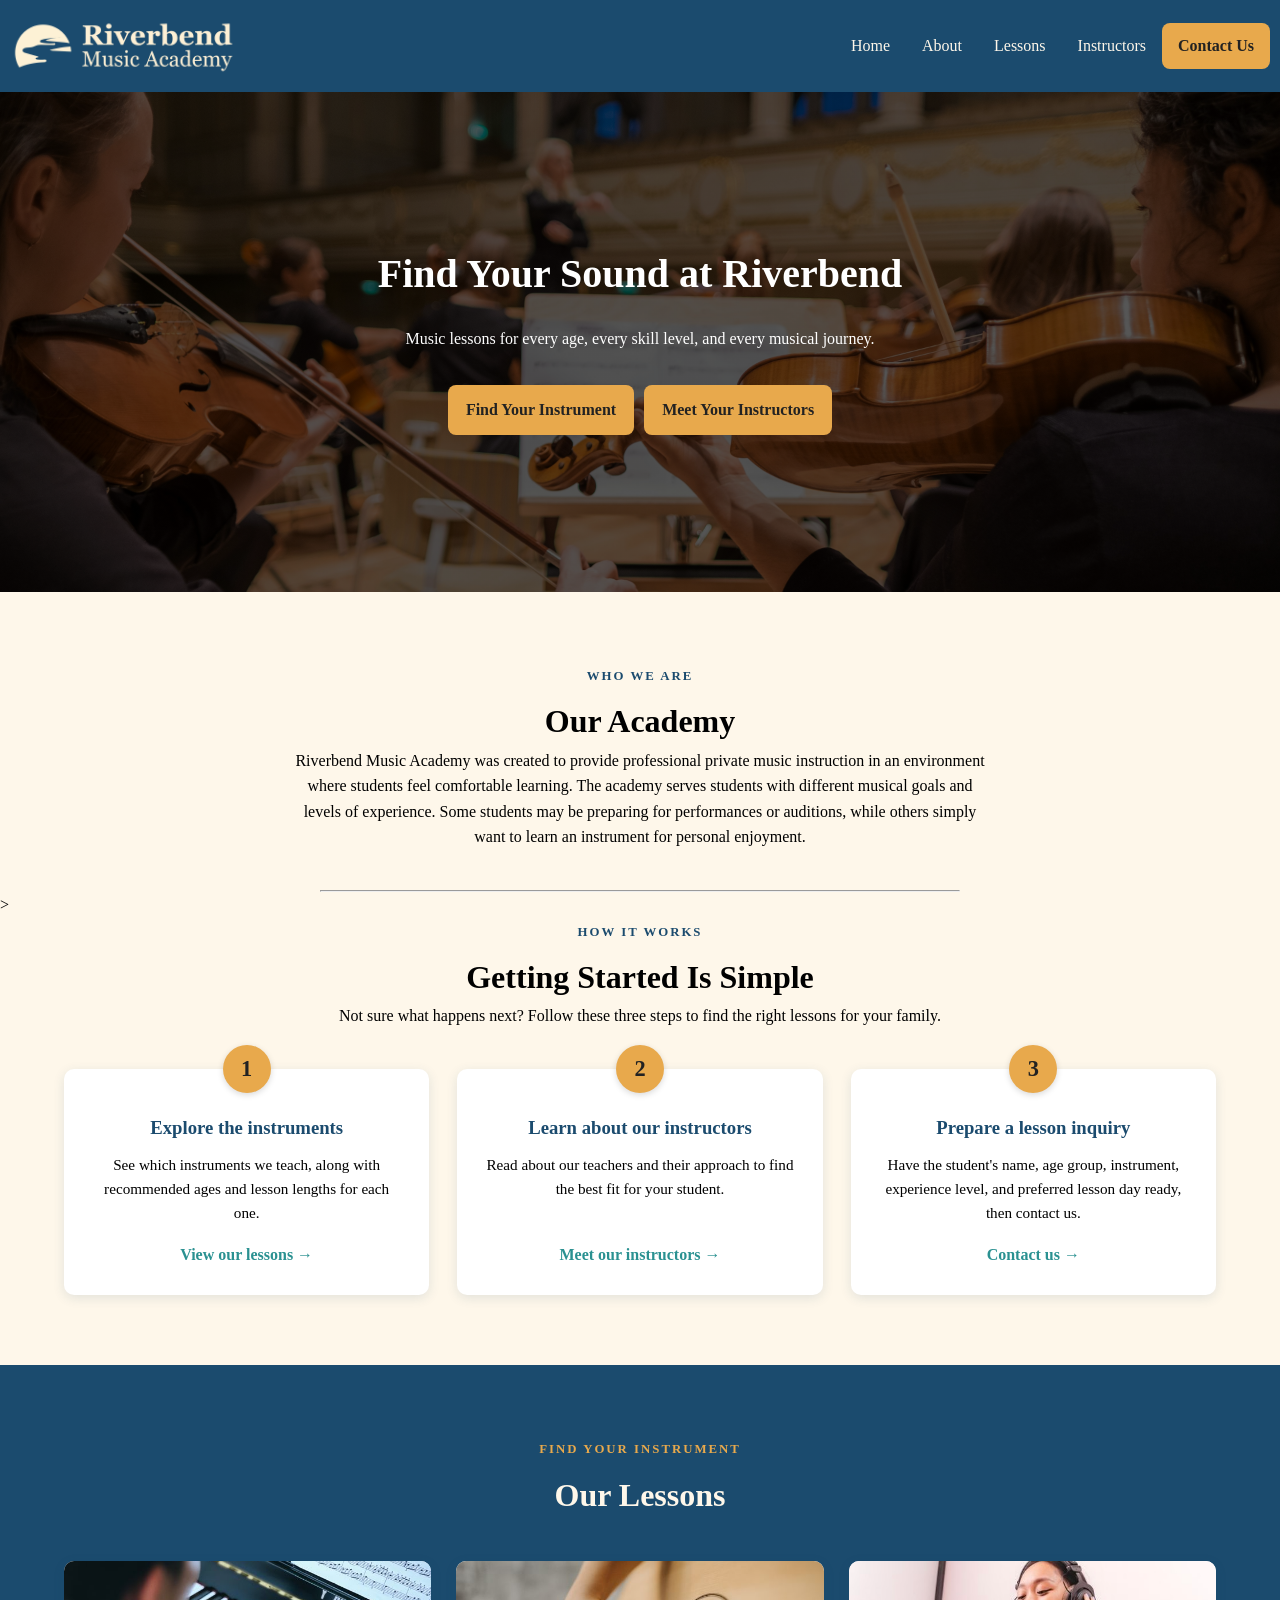
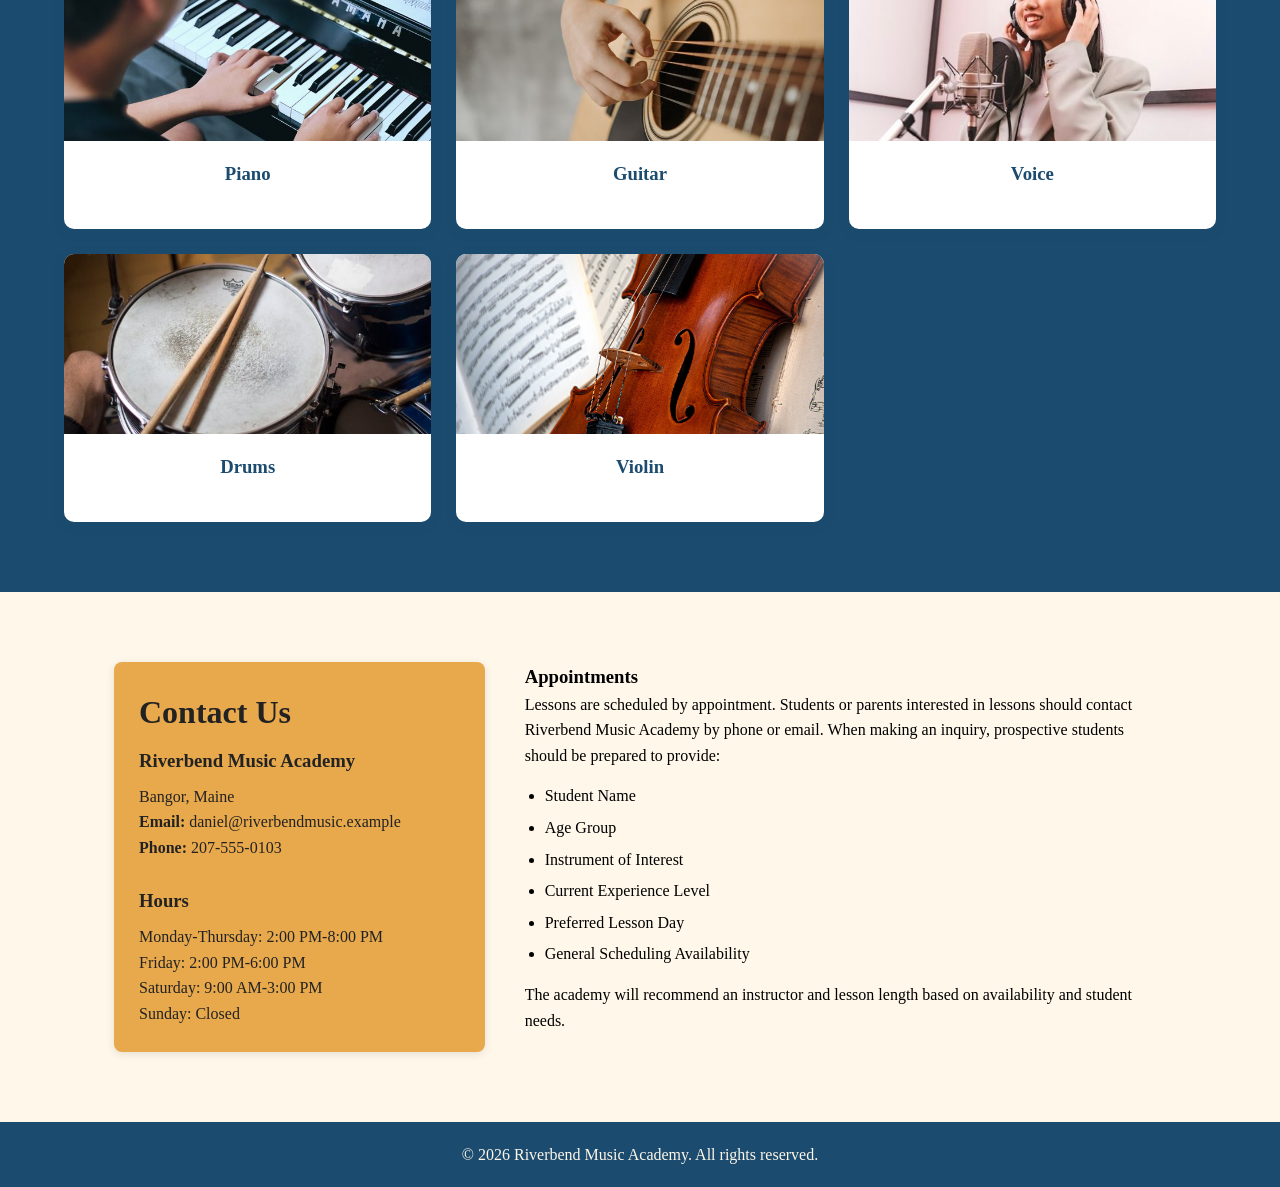
==== commit 4528dcd5: "Started Client Feedback Updates -Fixed homepage wording -Added a steps section (Will need to be twea" ====
--- a/index.html
+++ b/index.html
@@ -32,10 +32,12 @@
         <section id="home">
         <div class="hero-image">
           <div class="hero-text">
-            <h1>Music lessons should challenge students without taking away the enjoyment of making music.</h1>
-            <p>Riverbend Music Academy provides supportive private instruction for beginning through advanced students
-                in a welcoming environment.</p>
-            <a class="button" href="lessons.html">Find Your Instrument</a>
+            <h1>Find Your Sound at Riverbend</h1>
+            <p>Music lessons for every age, every skill level, and every musical journey.</p>
+            <div style="display: flex; gap: 10px;">
+                <a class="button" href="lessons.html">Find Your Instrument</a>
+                <a class="button" href="instructors.html">Meet Your Instructors</a>
+            </div>
             </div>
         </div>
         </section>
@@ -52,6 +54,38 @@
                     Some students may be preparing for performances or auditions, while others simply want to learn an
                     instrument for personal enjoyment.</p>
             </div>
+        </div>
+    
+<hr style="width: 50%; margin: auto;"></hrstyle>>
+<br>
+        <!--STEPS SECTION-->
+    
+        <div class="container">
+            <div class="text-intro">
+                <span class="eyebrow">How It Works</span>
+                <h2>Getting Started Is Simple</h2>
+                <p>Not sure what happens next? Follow these three steps to find the right lessons for your family.</p>
+            </div>
+
+            <ol class="steps">
+                <li class="step">
+                    <h3>Explore the instruments</h3>
+                    <p>See which instruments we teach, along with recommended ages and lesson lengths for each one.</p>
+                    <a class="step-link" href="lessons.html">View our lessons &rarr;</a>
+                </li>
+
+                <li class="step">
+                    <h3>Learn about our instructors</h3>
+                    <p>Read about our teachers and their approach to find the best fit for your student.</p>
+                    <a class="step-link" href="instructors.html">Meet our instructors &rarr;</a>
+                </li>
+
+                <li class="step">
+                    <h3>Prepare a lesson inquiry</h3>
+                    <p>Have the student's name, age group, instrument, experience level, and preferred lesson day ready, then contact us.</p>
+                    <a class="step-link" href="contact.html">Contact us &rarr;</a>
+                </li>
+            </ol>
         </div>
         </section>
 
--- a/css/style.css
+++ b/css/style.css
@@ -5,7 +5,7 @@
 
 :root {
     --primary-color: #1B4B6E;
-    --secondary-color: #1b6363;
+    --secondary-color: #2a9191;
     --accent-color: #E8A94C;
     --background-color: #fef7ea;
     --text-color: #222222;
@@ -154,7 +154,7 @@
   text-transform: uppercase;
   letter-spacing: 2px;
   font-size: 0.8rem;
-  color: var(--secondary-color);
+  color: var(--primary-color);
   font-weight: bold;
   margin-bottom: 10px;
 }
@@ -173,6 +173,78 @@
 /* =========================
    Main Content
 ========================= */
+
+/* ---------- Getting started steps ---------- */
+.steps {
+  list-style: none;
+  display: grid;
+  grid-template-columns: repeat(3, 1fr);
+  gap: 28px;
+  counter-reset: step;
+  margin-top: 30px;
+}
+
+.step {
+  counter-increment: step;
+  position: relative;
+  display: flex;
+  flex-direction: column;
+  padding: 44px 26px 28px;
+  text-align: center;
+  background-color: white;
+  border-radius: 10px;
+  box-shadow: var(--card-shadow);
+}
+
+.step::before {
+  content: counter(step);
+  position: absolute;
+  top: -24px;
+  left: 50%;
+  transform: translateX(-50%);
+  display: flex;
+  align-items: center;
+  justify-content: center;
+  width: 48px;
+  height: 48px;
+  font-size: 1.4rem;
+  font-weight: bold;
+  color: var(--text-color);
+  background-color: var(--accent-color);
+  border-radius: 50%;
+  box-shadow: 0 2px 6px rgba(0, 0, 0, 0.15);
+}
+
+.step h3 {
+  color: var(--primary-color);
+  margin-bottom: 10px;
+}
+
+.step p {
+  font-size: 0.95rem;
+  margin-bottom: 16px;
+}
+
+.step-link {
+  margin-top: auto; /* keeps the three links lined up even if the text lengths differ */
+  font-weight: bold;
+  color: var(--secondary-color);
+  text-decoration: none;
+}
+
+.step-link:hover,
+.step-link:focus-visible {
+  text-decoration: underline;
+}
+
+@media (max-width: 900px) {
+  .steps {
+    grid-template-columns: 1fr;
+    max-width: 500px;
+    margin: 30px auto 0;
+    gap: 44px; /* leaves room for the number badges */
+  }
+}
 
 .card-grid,
 .lessons-grid {
@@ -184,12 +256,35 @@
   padding: 0 5%;
 }
 
-.lesson-cards,
-.instructor-cards {
+.lesson-cards {
   display: grid;
   grid-template-columns: repeat(3, 1fr);
   gap: 25px;
 }
+
+.instructor-cards {
+  display: grid;
+  grid-template-columns: repeat(2, 1fr);
+  gap: 25px;
+  margin: 0 auto;
+  align-items: start;
+}
+
+.instructor-details { text-align: center; }
+
+.instructor-details summary {
+  cursor: pointer;
+  font-weight: bold;
+  color: var(--primary-color);
+  padding: 10px 0;
+}
+
+.instructor-details summary:focus-visible {
+  outline: 3px solid var(--accent-color);
+  outline-offset: 2px;
+}
+
+.instructor-details[open] summary { margin-bottom: 8px; }
 
 .info-card,
 .lesson-card {
@@ -300,6 +395,11 @@
   display: block;
 }
 
+.info-card-content .button {
+  margin-top: auto;
+  align-self: center;
+}
+
 .instructor-card img {
   width: 180px;
   height: 180px;
@@ -378,6 +478,13 @@
 
 .contact-appointment li {
   margin-bottom: 6px;
+}
+
+.page-header {
+  background-color: var(--primary-color);
+  color: var(--background-color);
+  text-align: center;
+  padding: 60px 20px;
 }
 
 .page-header p {
@@ -491,7 +598,6 @@
  
 .submit-button {
   border: none;
-  cursor: pointer;
   font-family: inherit;
   font-size: 1rem;
   min-height: 44px;
@@ -668,4 +774,5 @@
   .nav-toggle { display: block; }
   nav ul { display: none; }
   nav ul.open { display: flex; }
-}+}
+
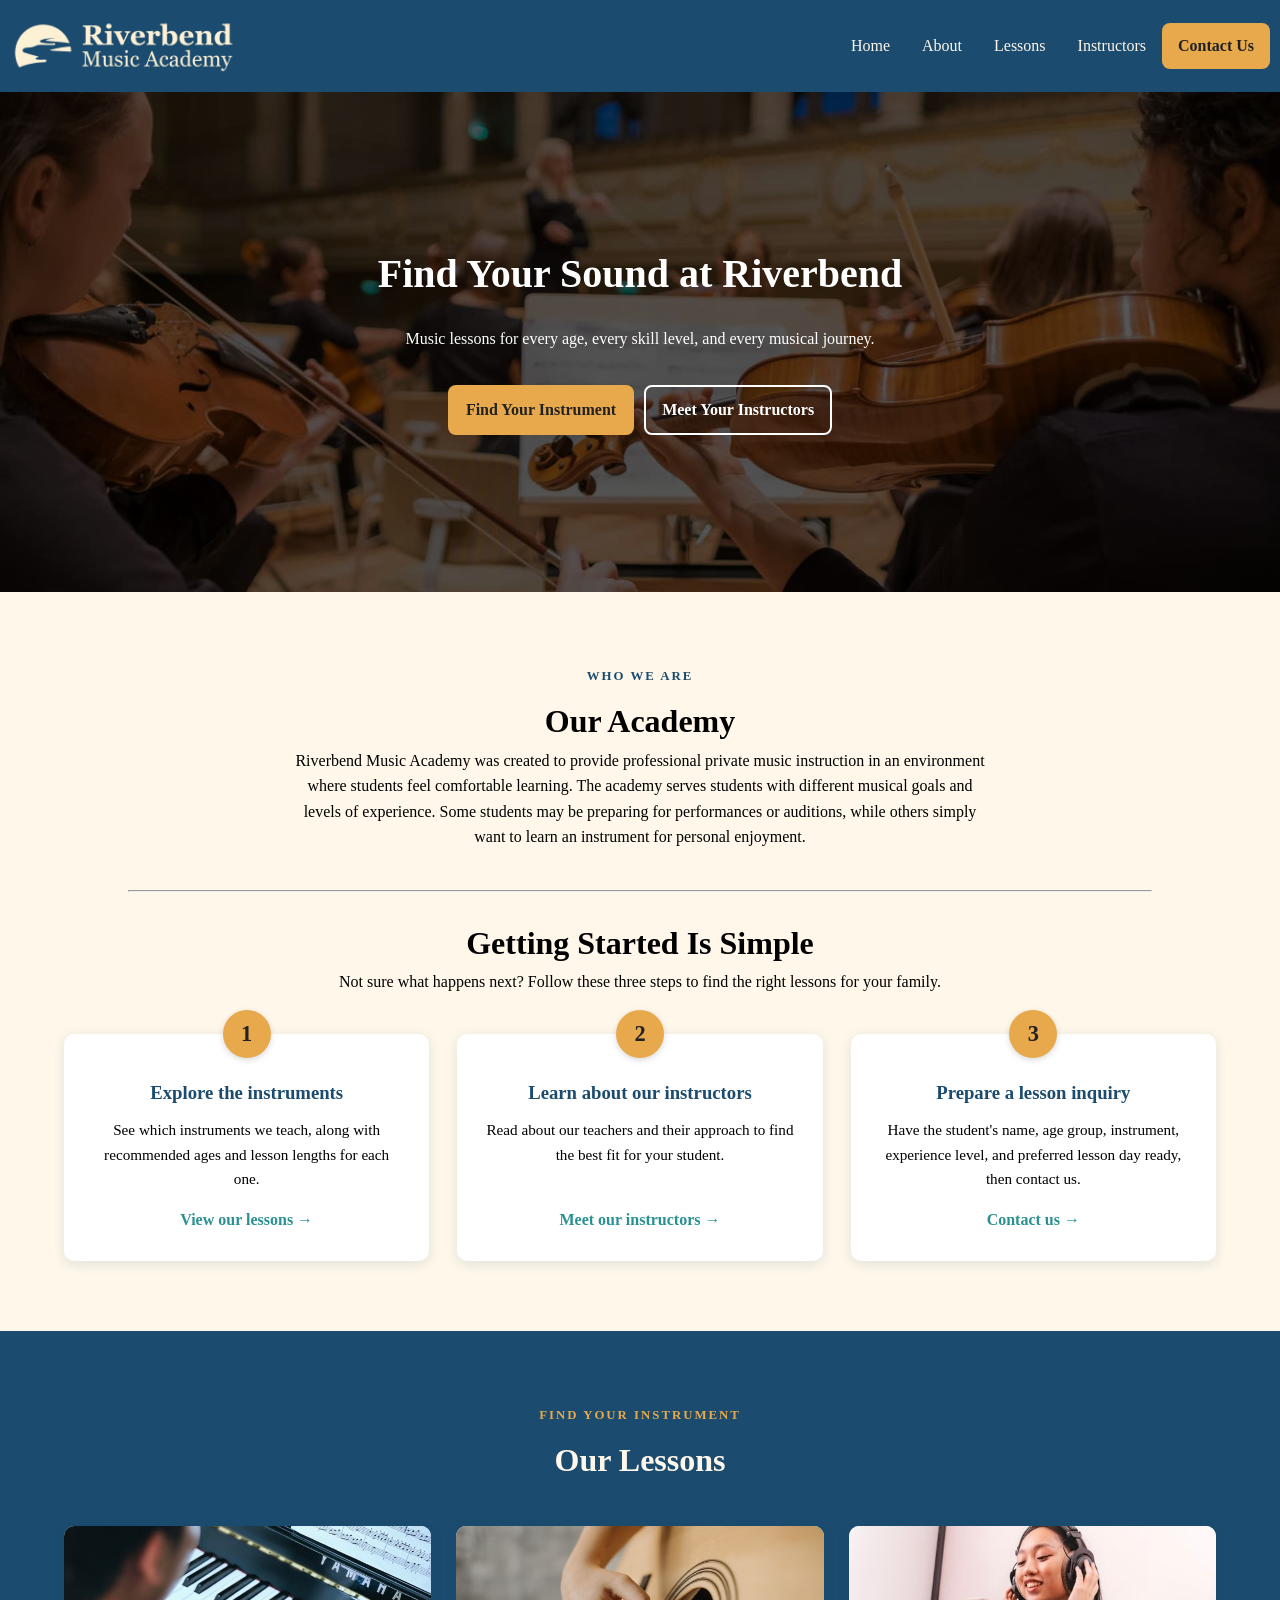
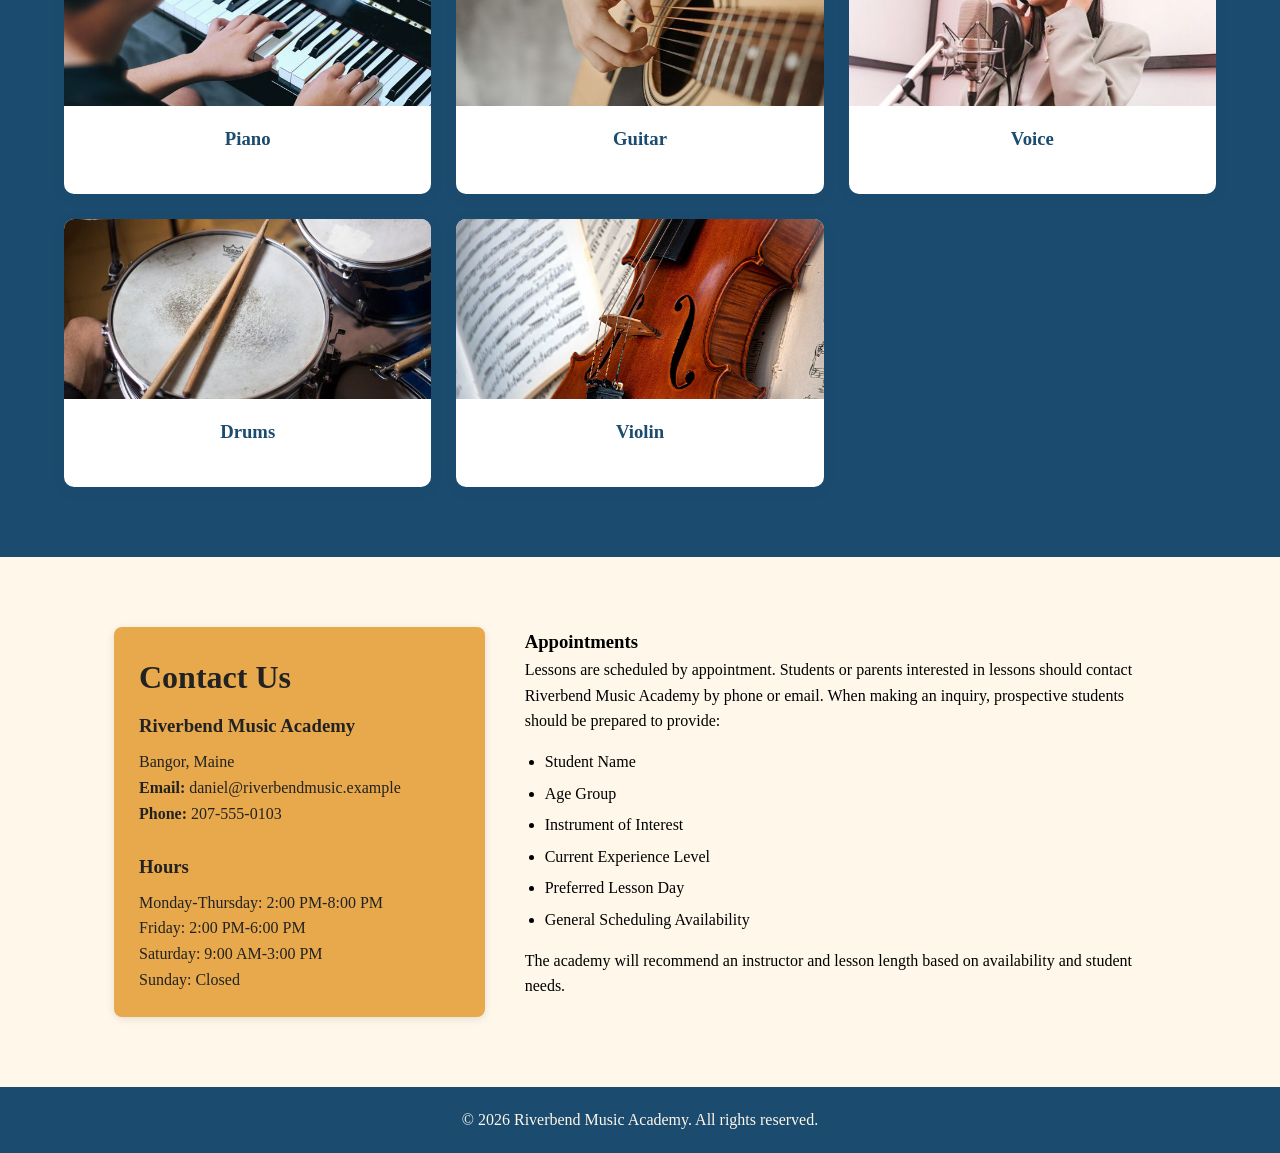
==== commit 80d694ad: "Client Feedback Revisions 2 - Compressed image sizes for large image files - Added a steps section -" ====
--- a/index.html
+++ b/index.html
@@ -13,7 +13,10 @@
     <header>
 
         <nav>
-           <img src="images/logo.png" alt="Riverbend Logo" id="logo" > 
+           <a href="index.html">
+            <img src="images/logo.png" alt="Website Logo" id="logo" > 
+           </a> 
+           
            <button class="nav-toggle" aria-label="Toggle menu" aria-expanded="false">☰</button>
             <ul> 
                 <li><a href="index.html">Home</a></li>
@@ -36,7 +39,7 @@
             <p>Music lessons for every age, every skill level, and every musical journey.</p>
             <div style="display: flex; gap: 10px;">
                 <a class="button" href="lessons.html">Find Your Instrument</a>
-                <a class="button" href="instructors.html">Meet Your Instructors</a>
+                <a class="button button-secondary" href="instructors.html">Meet Your Instructors</a>
             </div>
             </div>
         </div>
@@ -56,13 +59,13 @@
             </div>
         </div>
     
-<hr style="width: 50%; margin: auto;"></hrstyle>>
+<hr style="width: 80%; margin: auto;"></hrstyle>
 <br>
         <!--STEPS SECTION-->
     
         <div class="container">
             <div class="text-intro">
-                <span class="eyebrow">How It Works</span>
+            
                 <h2>Getting Started Is Simple</h2>
                 <p>Not sure what happens next? Follow these three steps to find the right lessons for your family.</p>
             </div>
--- a/css/style.css
+++ b/css/style.css
@@ -53,12 +53,18 @@
 /* =========================
    Navigation
 ========================= */
+header {
+  position: sticky;
+  top: 0;
+  z-index: 100;
+}
 
 nav {
   display: flex;
   align-items: center;
   justify-content: space-between;
   background-color: var(--primary-color);
+  
 }
 
 #logo {
@@ -111,7 +117,7 @@
   height: 500px;
 }
  
-.hero-image             { background-image: var(--hero-overlay), url('../images/hero.png'); }
+.hero-image             { background-image: var(--hero-overlay), url('../images/hero.jpg'); }
 .hero-image-about       { background-image: var(--hero-overlay), url('../images/MusicTogether.jpg'); }
 .hero-image-lessons     { background-image: var(--hero-overlay), url('../images/TeachingPiano.jpg'); }
 .hero-image-instructors { background-image: var(--hero-overlay), url('../images/instructor.jpg'); }
@@ -141,6 +147,17 @@
   background: var(--secondary-color);  
   color: var(--background-color);
 }
+
+ .button.button-secondary {
+     background: transparent;
+     color: white;
+     border: 2px solid white;
+     padding: 10px 16px;
+   }
+   .button.button-secondary:hover {
+     background: white;
+     color: var(--primary-color);
+   }
 
 .text-intro,
 .lesson-intro {
@@ -434,6 +451,89 @@
 .instructors-cta {
   margin-top: 60px;
   margin-bottom: 0;
+}
+
+
+/* =========================
+   About Page
+========================= */
+
+.story-alt {
+  background-color: white;
+}
+
+.story-inner {
+  width: 100%;
+  max-width: 1000px;
+  margin: 0 auto;
+}
+
+.story h2 {
+  color: var(--primary-color);
+  margin-bottom: 18px;
+}
+
+.story p {
+  margin-bottom: 16px;
+}
+
+.story-inner > :last-child {
+  margin-bottom: 0;
+}
+
+.story ul {
+  list-style: none;
+  margin: 0 0 16px;
+}
+
+.story ul li {
+  position: relative;
+  padding-left: 22px;
+  margin-bottom: 8px;
+}
+
+.story ul li::before {
+  content: "";
+  position: absolute;
+  left: 0;
+  top: 11px;
+  width: 7px;
+  height: 7px;
+  border-radius: 50%;
+  background: var(--secondary-color);
+}
+
+.story blockquote {
+  font-style: italic;
+  font-size: 1.15rem;
+  border-left: 4px solid var(--accent-color);
+  padding-left: 18px;
+  margin: 24px 0;
+}
+
+.story blockquote footer {
+  font-size: 0.9rem;
+  font-style: normal;
+  color: var(--primary-color);
+  background: none;
+  padding: 6px 0 0;
+  text-align: left;
+}
+
+#approach .card-grid {
+  margin-top: 0;
+  margin-bottom: 0;
+}
+
+.cta-buttons {
+  display: flex;
+  flex-wrap: wrap;
+  justify-content: center;
+  gap: 14px;
+}
+
+.cta-buttons .button {
+  margin-top: 0;
 }
 
 /* =========================
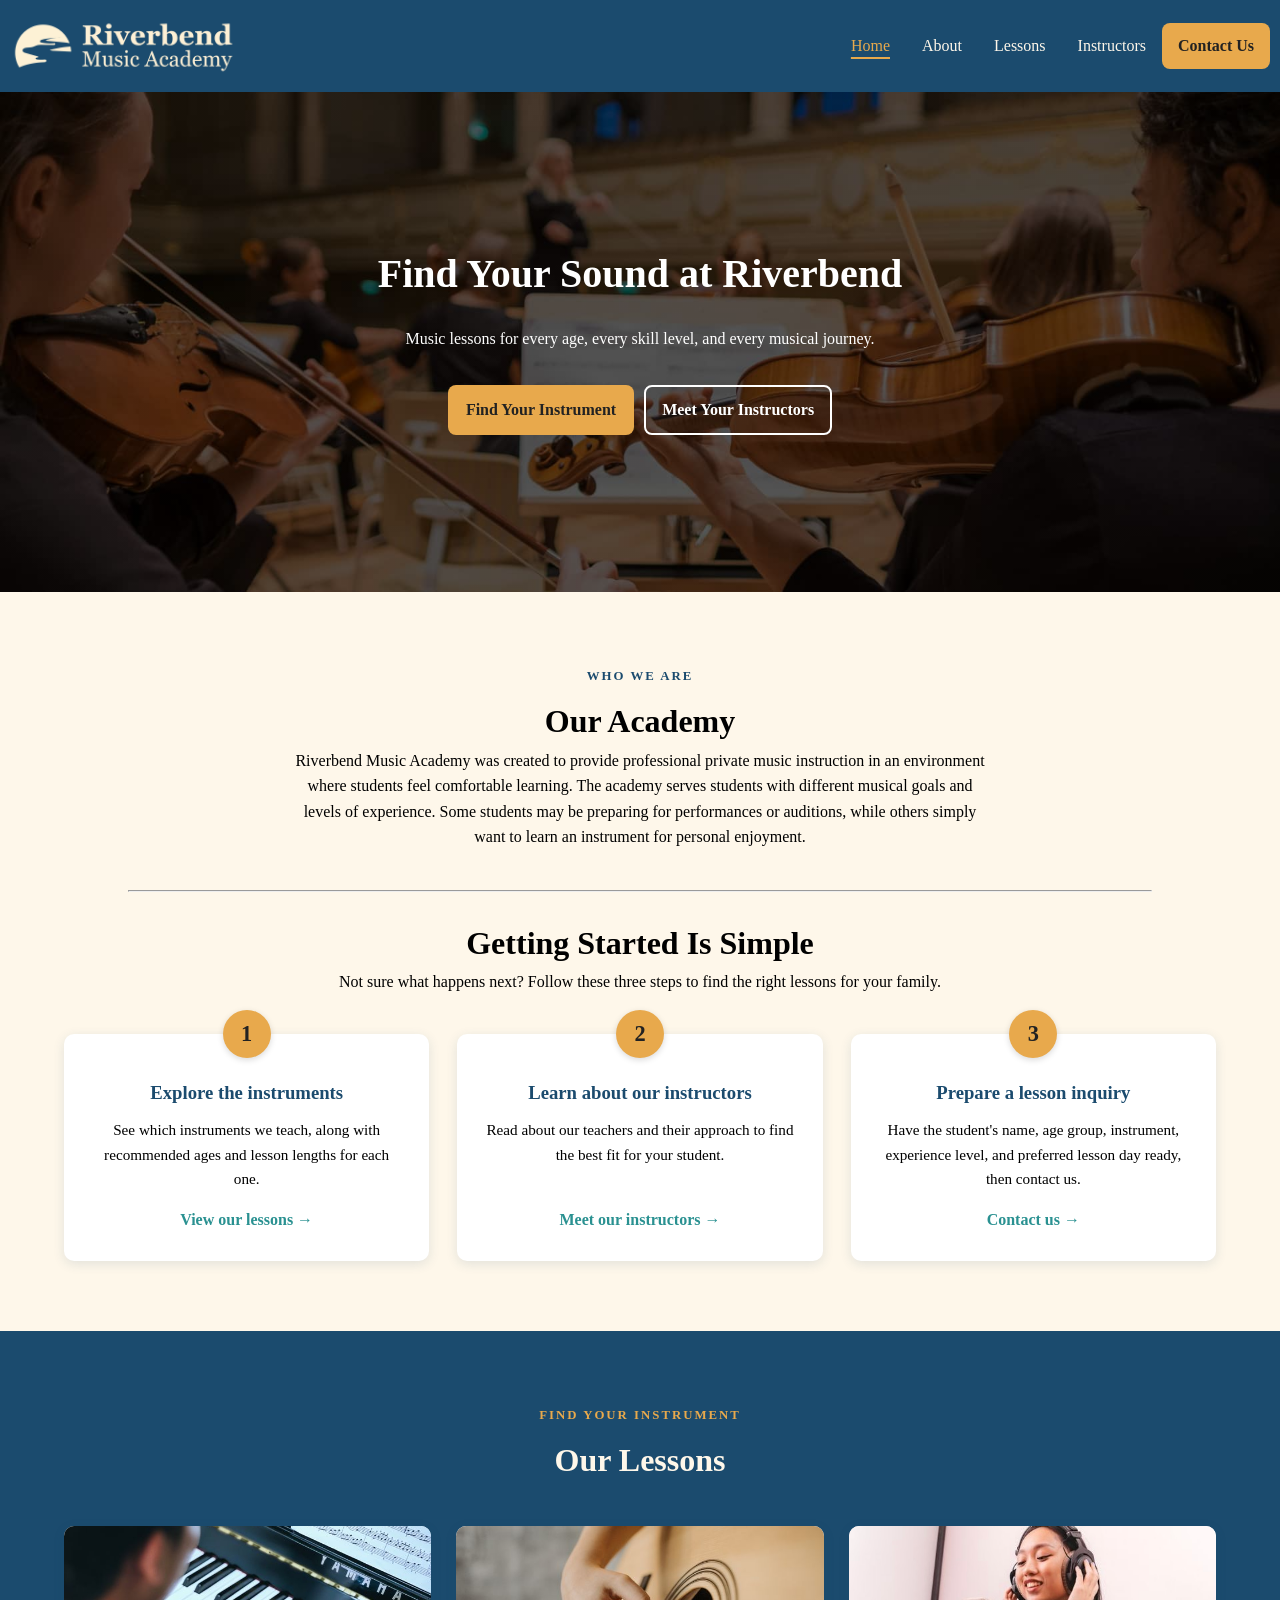
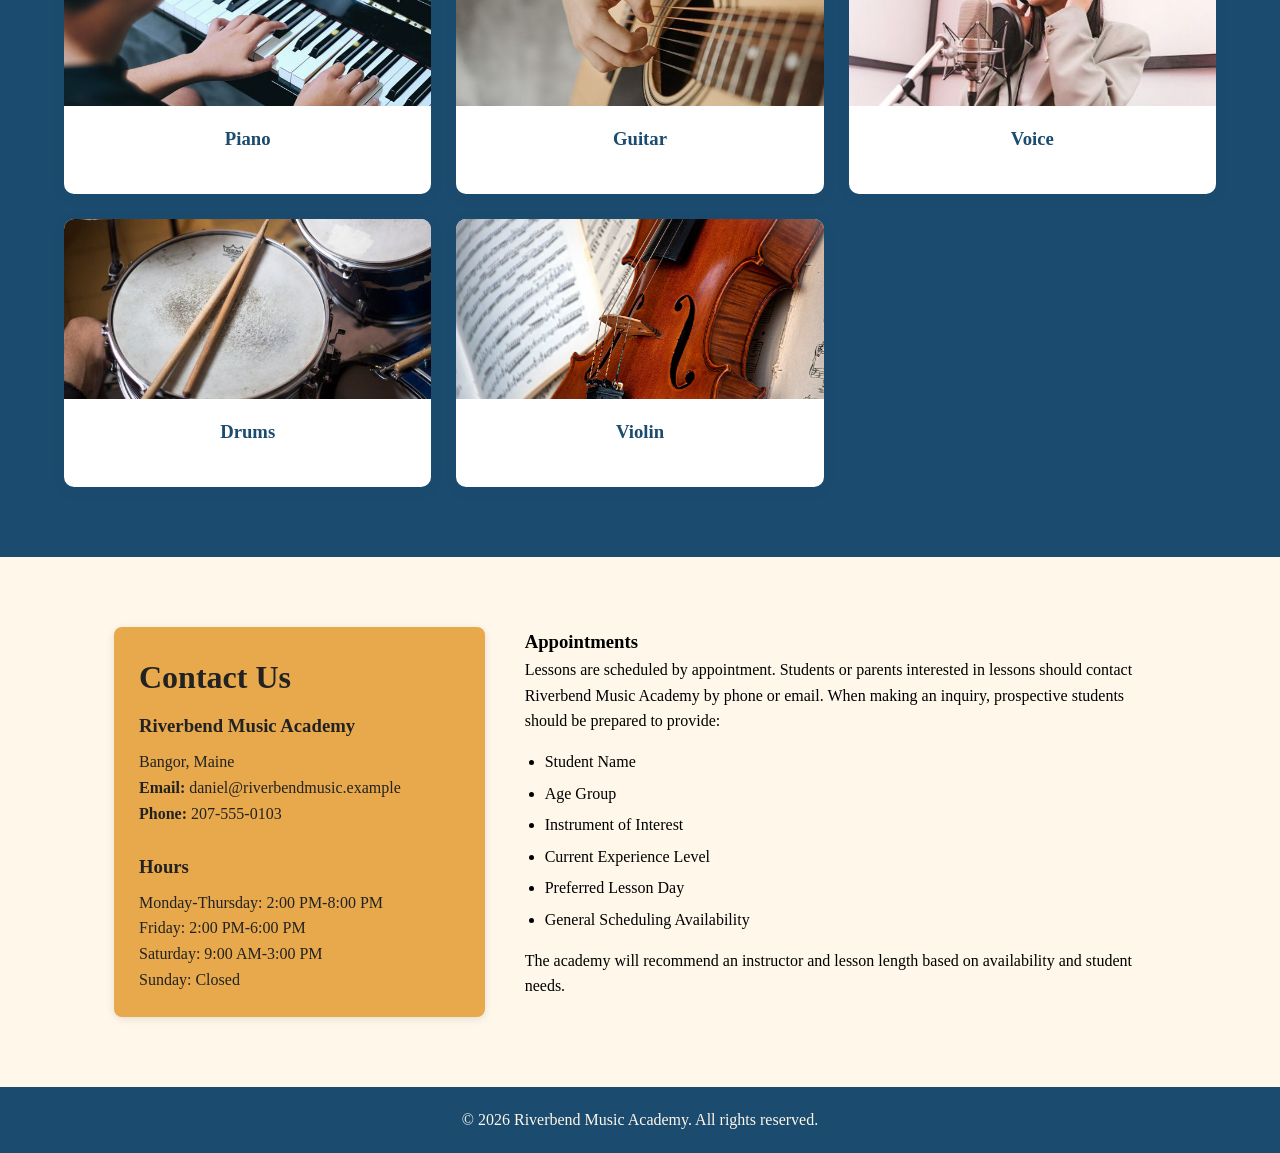
==== commit 214ec4fb: "Client Revisions 2.5 - Fixed the navigation bar so it highlights which page you're on" ====
--- a/index.html
+++ b/index.html
@@ -19,7 +19,7 @@
            
            <button class="nav-toggle" aria-label="Toggle menu" aria-expanded="false">☰</button>
             <ul> 
-                <li><a href="index.html">Home</a></li>
+                <li><a href="index.html" aria-current="page">Home</a></li>
                 <li><a href="about.html">About</a></li>
                 <li><a href="lessons.html">Lessons</a></li>
                 <li><a href="instructors.html">Instructors</a></li>
--- a/css/style.css
+++ b/css/style.css
@@ -97,6 +97,18 @@
   padding: 10px 16px;
 }
 
+nav ul li a[aria-current="page"] {
+  color: var(--accent-color);
+  text-decoration: underline;
+  text-decoration-thickness: 2px;
+  text-underline-offset: 6px;
+}
+
+nav ul li a.button[aria-current="page"] {
+  background: var(--secondary-color);
+  color: var(--background-color);
+  text-decoration: none;
+}
 
 /* =========================
    Hero
